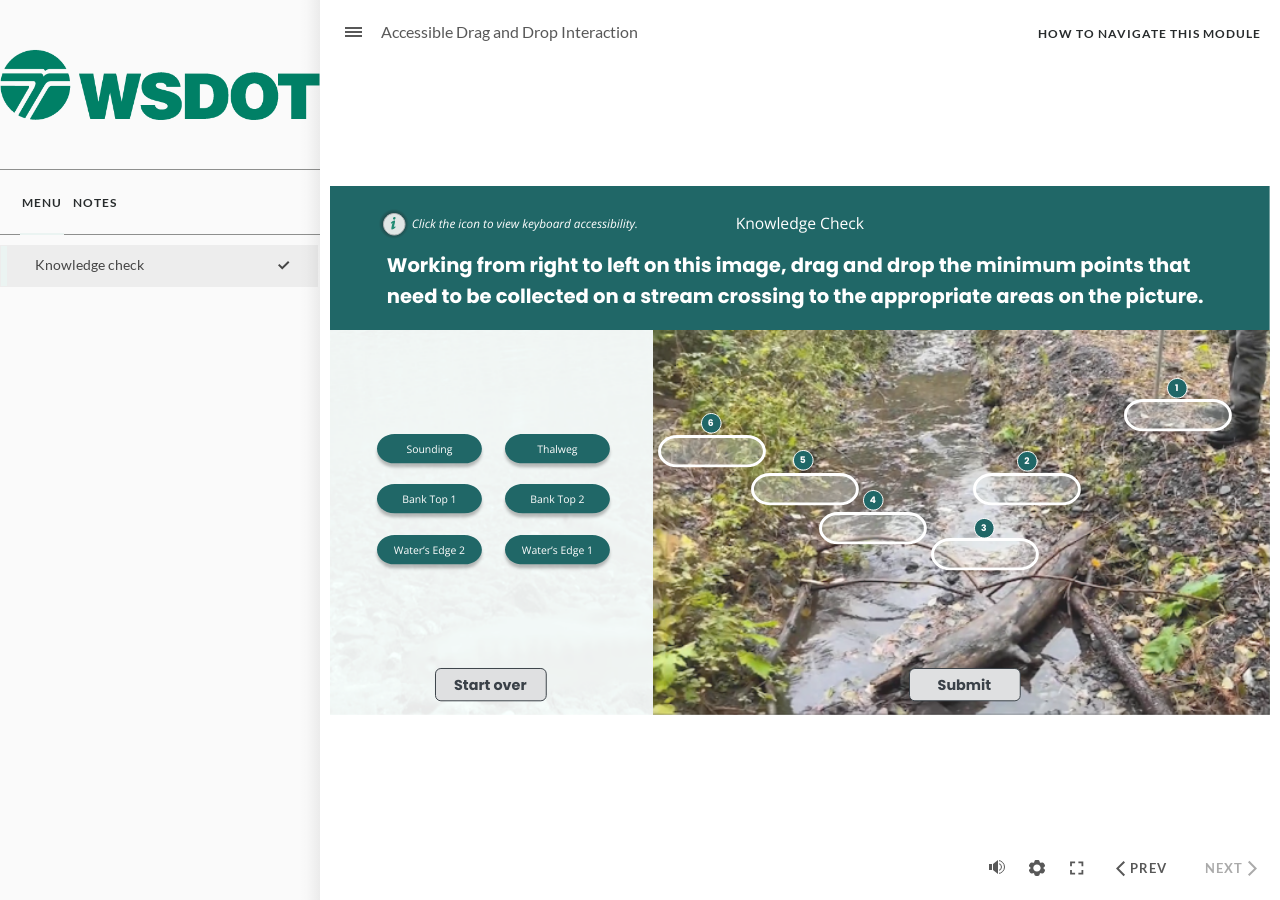
==== index.html @ 050143b2 "1" ====
﻿<!doctype html>
<html lang="en-US">
<head>
  <meta charset="utf-8">
  <!-- Created using Storyline 360 x64 - http://www.articulate.com  -->
  <!-- version: 3.95.33670.0 -->
  <title>Accessible Drag and Drop Interaction</title>
  <meta http-equiv="x-ua-compatible" content="IE=edge"/>
  <meta name="viewport" content="width=device-width,initial-scale=1,user-scalable=no,shrink-to-fit=no,minimal-ui"/>
  <meta name="apple-mobile-web-app-capable" content="yes"/>
  <style>
    html, body { height: 100%; padding: 0; margin: 0 }
    #app { height: 100%; width: 100%; }
  </style>

  <script>
    window.DS = {};
    window.globals = {
      DATA_PATH_BASE: '',
      HAS_FRAME: true,
      HAS_SLIDE: true,

      lmsPresent: true,
      tinCanPresent: false,
      cmi5Present: false,
      aoSupport: false,
      scale: 'noscale',
      captureRc: false,
      browserSize: 'optimal',
      bgColor: '#FFFFFF',
      features: 'DropInAcc,DropInBase,DropInCore,DropInInteractions,DropInMisc,DropInVectors,DropInVideo,LayerPresentAsDialog,MultipleQuizTracking,UpdatedThemeEditor',
      themeName: 'unified',
      preloaderColor: '#8C8C8C',
      suppressAnalytics: true,
      productChannel: 'stable',
      publishSource: 'storyline',
      aid: 'aid|09980ff4-cce3-440d-919e-537c46de765d',
      cid: '33dc8e72-0637-4b84-86cb-8ba7388f10c7',
      playerVersion: '3.95.33670.0',
      publishTimestamp: '2025-01-18T22:17:18.1518634Z',
      maxIosVideoElements: 10,
      connectionSettings: { message: 'You%20are%20offline.%20Trying%20to%20reconnect...', useDarkTheme: true, mode: 'disabled' },
      hasFeature: function(feature) {
        return this.features.split(',').includes(feature);
      },
      
      parseParams: function(qs) {
        if (window.globals.parsedParams != null) {
          return window.globals.parsedParams;
        }
        qs = (qs || window.location.search.substr(1)).split('+').join(' ');
        var params = {},
            tokens,
            re = /[?&]?([^=]+)=([^&]*)/g;

        while (tokens = re.exec(qs)) {
          params[decodeURIComponent(tokens[1]).trim()] =
            decodeURIComponent(tokens[2]).trim();
        }
        window.globals.parsedParams = params;
        return params;
      }

    };
  </script>
  <script>
    var isIe11 = ('ActiveXObject' in window || window.MSBlobBuilder != null)
      && window.msCrypto != null && !window.ActiveXObject;
    if (isIe11) {
      window.globals.unsupportedBrowser = true;
      document.write(atob('[base64]'));
    }
  </script>

  <script>
    if (window.globals.hasFeature('MultiLanguageSinglePackageSupport')) {
      
      
    }
  </script>

  <script src="lms/scormdriver.js" charset="utf-8"></script>
  <script>window.THREE = { };</script>
  
</head>
<body style="background: #FFFFFF" class="cs-HTML theme-unified">
  <!-- 360 -->
  <script>!function(){var e,i=/iPhone/i,o=/iPod/i,n=/iPad/i,t=/\biOS-universal(?:.+)Mac\b/i,r=/\bAndroid(?:.+)Mobile\b/i,a=/Android/i,d=/(?:SD4930UR|\bSilk(?:.+)Mobile\b)/i,p=/Silk/i,l=/Windows Phone/i,u=/\bWindows(?:.+)ARM\b/i,b=/BlackBerry/i,s=/BB10/i,c=/Opera Mini/i,f=/\b(CriOS|Chrome)(?:.+)Mobile/i,h=/Mobile(?:.+)Firefox\b/i,v=function(e){return void 0!==e&&"MacIntel"===e.platform&&"number"==typeof e.maxTouchPoints&&e.maxTouchPoints>1&&"undefined"==typeof MSStream};e=function(e){var m={userAgent:"",platform:"",maxTouchPoints:0};e||"undefined"==typeof navigator?"string"==typeof e?m.userAgent=e:e&&e.userAgent&&(m={userAgent:e.userAgent,platform:e.platform,maxTouchPoints:e.maxTouchPoints||0}):m={userAgent:navigator.userAgent,platform:navigator.platform,maxTouchPoints:navigator.maxTouchPoints||0};var g=m.userAgent,y=g.split("[FBAN");void 0!==y[1]&&(g=y[0]),void 0!==(y=g.split("Twitter"))[1]&&(g=y[0]);var A=function(e){return function(i){return i.test(e)}}(g),w={apple:{phone:A(i)&&!A(l),ipod:A(o),tablet:!A(i)&&(A(n)||v(m))&&!A(l),universal:A(t),device:(A(i)||A(o)||A(n)||A(t)||v(m))&&!A(l)},amazon:{phone:A(d),tablet:!A(d)&&A(p),device:A(d)||A(p)},android:{phone:!A(l)&&A(d)||!A(l)&&A(r),tablet:!A(l)&&!A(d)&&!A(r)&&(A(p)||A(a)),device:!A(l)&&(A(d)||A(p)||A(r)||A(a))||A(/\bokhttp\b/i)},windows:{phone:A(l),tablet:A(u),device:A(l)||A(u)},other:{blackberry:A(b),blackberry10:A(s),opera:A(c),firefox:A(h),chrome:A(f),device:A(b)||A(s)||A(c)||A(h)||A(f)},any:!1,phone:!1,tablet:!1};return w.any=w.apple.device||w.android.device||w.windows.device||w.other.device,w.phone=w.apple.phone||w.android.phone||w.windows.phone,w.tablet=w.apple.tablet||w.android.tablet||w.windows.tablet,w}(),"object"==typeof exports&&"undefined"!=typeof module?module.exports=e:"function"==typeof define&&define.amd?define((function(){return e})):this.isMobile=e}();
    window.isMobile.apple.tablet = window.isMobile.apple.tablet ||
      (navigator.platform === 'MacIntel' && navigator.maxTouchPoints > 1);
    window.isMobile.apple.device = window.isMobile.apple.device || window.isMobile.apple.tablet;
    window.isMobile.tablet = window.isMobile.tablet || window.isMobile.apple.tablet;
    window.isMobile.any = window.isMobile.any || window.isMobile.apple.tablet;
  </script>

  <div id="focus-sink" tabindex="-1"></div>

  <div id="preso"></div>
  <script>
    (function() {

      var classTypes = [ 'desktop', 'mobile', 'phone', 'tablet' ];

      var addDeviceClasses = function(prefix, testObj) {
        var curr, i;
        for (i = 0; i < classTypes.length; i++) {
          curr = classTypes[i];
          if (testObj[curr]) {
            document.body.classList.add(prefix + curr);
          }
        }
      };

      var params = window.globals.parseParams(),
          isDevicePreview = params.devicepreview === '1',
          isPhoneOverride = params.deviceType === 'phone' || (isDevicePreview && params.phone == '1'),
          isTabletOverride = (params.deviceType === 'tablet' || isDevicePreview) && !isPhoneOverride,
          isMobileOverride = isPhoneOverride || isTabletOverride;

      var deviceView = {
        desktop: !window.isMobile.any && !isMobileOverride,
        mobile: window.isMobile.any || isMobileOverride,
        phone: isPhoneOverride || (window.isMobile.phone && !isTabletOverride),
        tablet: isTabletOverride || window.isMobile.tablet
      };

      window.globals.deviceView = deviceView;
      window.isMobile.desktop = !window.isMobile.any;
      window.isMobile.mobile = window.isMobile.any;

      addDeviceClasses('view-', deviceView);

    })();
  </script>
  
  <script src='story_content/triggers.js' type=text/javascript></script>
<script src='story_content/user.js' type=text/javascript></script>
  <div class="slide-loader"></div>

  <script>
    var doc = document, loader = doc.body.querySelector('.slide-loader'); [ 1, 2, 3 ].forEach(function(n) { var d = doc.createElement('div'); d.style.backgroundColor = window.globals.preloaderColor; d.classList.add('mobile-loader-dot'); d.classList.add('dot' + n); loader.appendChild(d); });
  </script>

  <div class="mobile-load-title-overlay" style="display: none">
    <div class="mobile-load-title">Accessible Drag and Drop Interaction</div>
  </div>

  <div class="mobile-chrome-warning"></div>

  
<style>
  .warn-connection-dialog {
    display: none;
    background: transparent;
    pointer-events: all;
    position: fixed;
    left: 0;
    top: 0;
    width: 100%;
    height: 100%;
    z-index: 999;
  }

  .warn-connection-content {
    pointer-events: all;
    border-radius: 4px;
    background: white;
    border: 1px solid #E7E7E7;
    color: #333333;
    box-shadow: 0 2px 4px rgba(0, 0, 0, 0.25);
    transition: all 150ms ease-out;
    position: absolute;
    white-space: nowrap;
  }

  .view-phone.is-landscape .warn-connection-content {
    left: 23px;
    bottom: 23px;
  }

  .view-tablet.is-landscape .warn-connection-content {
    left: 50%;
    top: 20px;
    transform: translateX(-50%);
  }

  .view-mobile.is-portrait .warn-connection-content {
    transform: translate(-50%, calc(-100% - 15px));
  }

  .warn-connection-content p {
    display: inline-block;
    margin: 0 8px 0 0;
    line-height: 33px;
    font-size: 11px;
  }

  .warn-connection-content svg {
    position: relative;
    vertical-align: middle;
    margin: 0 2px 2px 8px;
  }

  .view-desktop .warn-connection-content {
    left: 1.5em;
    bottom: 1.5em;
  }

  .view-desktop .warn-connection-content p {
    font-size: 1.1em;
  }

  .is-offline .warn-connection-dialog {
    display: block;
  }

  .is-offline .cs-panel * {
    pointer-events: none !important;
  }

  .is-offline .cs-panel {
    pointer-events: all !important;
  }

  .is-offline #nav-controls * {
    pointer-events: none !important;
  }

  .is-offline #nav-controls {
    pointer-events: all !important;
  }
</style>

<div class="warn-connection-dialog" role="alertdialog" aria-modal="true" tabindex="0" aria-labelledby="warn-connection-message">
  <div class="warn-connection-content">
    <svg width="17" height="15" viewBox="0 0 17 15" xmlns="http://www.w3.org/2000/svg">
      <path fill="#8F0000" stroke="white" d="M16.07,12.98 L15.88,12.23 L9.51,1.21 C8.97,0.26,7.6,0.26,7.06,1.21 L0.69,12.23 C0.15,13.16,0.81,14.36,1.91,14.36 H14.65 C15.47,14.36,16.05,13.7,16.07,12.98 Z"/>
      <path fill="white" stroke="white" d="M8.58,5.5 C8.35,5.28,8.5,5.35,8.21,5.32 C8.09,5.35,7.97,5.49,7.96,5.67 C7.97,5.79,7.98,5.92,7.98,6.04 L7.98,6.04 C7.99,6.17,8,6.31,8.01,6.43 L8.01,6.44 C8.03,6.92,8.06,7.41,8.09,7.9 L8.09,7.9 C8.12,8.39,8.14,8.88,8.17,9.37 C8.17,9.39,8.18,9.42,8.2,9.44 C8.23,9.46,8.25,9.47,8.28,9.47 C8.31,9.47,8.34,9.46,8.35,9.44 C8.37,9.43,8.38,9.4,8.39,9.35 L8.39,9.34 C8.39,9.24,8.4,9.15,8.4,9.05 L8.4,9.05 C8.41,8.96,8.41,8.86,8.42,8.75 C8.43,8.44,8.45,8.12,8.47,7.81 L8.47,7.81 C8.49,7.49,8.51,7.18,8.53,6.87 C8.55,6.46,8.56,6.05,8.59,5.64 L8.6,5.62 C8.6,5.57,8.59,5.53,8.58,5.5 L8.21,5.32 Z"/>
      <circle fill="white" stroke="white" cx="8.3" cy="11.35" r="0.3"/>
    </svg>
    <p id="warn-connection-message">You are offline. Trying to reconnect...</p>
  </div>
</div>

<script>
  (function() {
    window.DS.connection = {
      warningShown: false,
      assets: {},
      loadingAssetGroup: false,
      retryDelay: 500
    };

    var connectionSettings = window.globals.connectionSettings || {};

    var useConnectionMessages = window.AbortController != null &&
      window.location.protocol != 'file:' &&
      connectionSettings.mode === 'normal';

    window.DS.connection.useConnectionMessages = useConnectionMessages;

    var assetCount = 0;
    var checkLoadedId;


    if (useConnectionMessages && connectionSettings != null) {
      var contentEl = document.querySelector('.warn-connection-content');
      var messageEl = contentEl.querySelector('p');

      if (connectionSettings.useDarkTheme) {
        contentEl.style.borderColor = '#BABBBA';
        contentEl.style.backgroundColor = '#282828';
        contentEl.style.color = '#FFFFFF';
      }

      if (connectionSettings.message != null) {
        messageEl.textContent = window.decodeURIComponent(connectionSettings.message);
      }
    }

    function checkAssetsReady() {
      for (var i in DS.connection.assets) {
        if (!DS.connection.assets[i].success) {
          return false;
        }
      }
      return true;
    }

    function stopAssetGroup() {
      if (!useConnectionMessages) { return; }

      assetCount = 0;

      DS.connection.oldAssetGroup = DS.connection.assets;
      DS.connection.assets = {};
      DS.connection.loadingAssetGroup = false;
      clearInterval(checkLoadedId);
    }

    function startAssetGroup() {
      if (!useConnectionMessages) { return; }
      var ticks = 0;
      clearInterval(checkLoadedId);
      checkLoadedId = setInterval(function() {
        var loaded = 0;
        if (assetCount === 0 && loaded === 0) {
          clearInterval(checkLoadedId);
          return;
        }

        for (var i in DS.connection.assets) {
          if (DS.connection.assets[i].success) {
            loaded++;
          }
        }

        if (assetCount === loaded && checkAssetsReady()) {
          for (var i in DS.connection.assets) {
            if (DS.connection.assets[i].action) {
              DS.connection.assets[i].action();
            }
          }
          hideWarning();
          stopAssetGroup();
        }
      }, 100)
    }

    function requiredAsset(url, action, retry, type) {
      if (!useConnectionMessages) { return; }
      if (DS.connection.assets[url]) { return; }

      DS.connection.assets[url] = {
        success: false, action: action, retry: retry, type: type
      };
      assetCount = Object.keys(DS.connection.assets).length;
      if (!DS.connection.loadingAssetGroup) {
        startAssetGroup();
      }
      DS.connection.loadingAssetGroup = true;
    }

    function assetLoaded(url) {
      if (!useConnectionMessages) { return; }
      if (DS.connection.assets[url]) {
        DS.connection.assets[url].success = true;
      }
    }

    function assetFailed(url) {
      if (!useConnectionMessages) { return; }
      if (!DS.connection.assets[url]) {
        if (/\.js$/.test(url) && url.indexOf('transcripts') === -1) {
          setTimeout(function() {
            if (DS.connection.lastSlideLoaded != null) {
              DS.connection.lastSlideLoaded();
            }
          }, DS.connection.retryDelay);
        }
        return;
      }
      if (!DS.connection.warningShown) { showWarning(); }
      if (DS.connection.assets[url].retry) {
        setTimeout(function() {
          if (!DS.connection.assets[url].success) {
            DS.connection.assets[url].retry()
          }
        }, DS.connection.retryDelay);
      }
    }

    function hideWarning() {
      document.body.classList.remove('is-offline');
      DS.connection.warningShown = false;
      enableKeys();
    }
    DS.connection.hideWarning = hideWarning

    function showWarning(btn) {
      document.body.classList.add('is-offline')
      DS.connection.warningShown = true;
      updateWarningPosition();
      disableKeys();
    }

    function updateWarningPosition() {
      if (!DS.connection.warningShown) {
        return;
      }

      var isPortrait = document.body.classList.contains('is-portrait');
      var isMobile = document.body.classList.contains('view-mobile');
      var warningEl = document.querySelector('.warn-connection-content');

      if (isPortrait && isMobile) {
        var slide = document.querySelector('.primary-slide');
        var slideRect = slide != null
          ? slide.getBoundingClientRect()
          : { top: window.innerHeight, left: 0, width: window.innerWidth };

        warningEl.style.top = `${slideRect.top}px`
        warningEl.style.left = `${slideRect.left + slideRect.width / 2}px`
      } else {
        warningEl.style.top = null;
        warningEl.style.left = null;
      }

      window.requestAnimationFrame(updateWarningPosition);
    }

    function onDisableKeyDown(e) {
      e.preventDefault();
      e.stopImmediatePropagation();
    }

    function onDisableKeyUp(e) {
      e.preventDefault();
      e.stopImmediatePropagation();
    }

    var accStyle = document.createElement('style');
    var warnDialogEl = document.querySelector('.warn-connection-dialog');

    function disableKeys() {
      if (DS.views && DS.views.nsStack && DS.views.nsStack.length === 1) {
        DS.views.nsStack[0].tabReachable = false
        DS.views.nsStack[0].updateTabIndex(true, true);
      }

      accStyle.innerHTML = '.acc-shadow-dom { display: none; }';
      document.body.appendChild(accStyle);

      warnDialogEl.parentNode.append(warnDialogEl);
      warnDialogEl.focus();
    }

    function enableKeys() {
      accStyle.remove();
      if (DS.views && DS.views.nsStack && DS.views.nsStack.length === 1 && DS.views.nsStack[0].name === '_frame') {
        DS.views.nsStack[0].tabReachable = true;
        DS.views.nsStack[0].updateTabIndex();
      }
    }

    // these will all be noops if the feature flag isn't set in
    // the data and `window.globals.features`
    DS.connection.requiredAsset = requiredAsset;
    DS.connection.assetLoaded = assetLoaded;
    DS.connection.assetFailed = assetFailed;
    DS.connection.stopAssetGroup = stopAssetGroup;
    DS.connection.startAssetGroup = startAssetGroup;
  })();
</script>


  <script>
    
    if (window.autoSpider && window.vInterfaceObject) {
      document.querySelector('.mobile-load-title-overlay').style.display = 'none';
    }
  </script>

  

  <link rel="stylesheet" href="html5/data/css/output.min.css" data-noprefix/>
</body>
<script src="html5/lib/scripts/bootstrapper.min.js"></script>
</html>
---- html5/data/css/output.min.css ----
@font-face {
  font-family: 'Lato Charset1_ 6jG9Z14S4188448B';
  src: url('[data-uri]');
  font-style: normal;
  font-weight: normal;
}
@font-face {
  font-family: 'PoppinsBold CharsetBold26A6E303';
  src: url('[data-uri]');
  font-style: normal;
  font-weight: normal;
}
@font-face {
  font-family: 'Open Sans Charset1_ 5VvC59C2FF7';
  src: url('[data-uri]');
  font-style: normal;
  font-weight: normal;
}
@font-face {
  font-family: 'Open SansBold CharsBoldBB63725C';
  src: url('[data-uri]');
  font-style: normal;
  font-weight: normal;
}
@font-face {
  font-family: 'Open SansItalic CItalicF2830257';
  src: url('[data-uri]');
  font-style: normal;
  font-weight: normal;
}
@font-face {
  font-family: 'LatoBold Charset1_ Bold6DE20570';
  src: url('[data-uri]');
  font-style: normal;
  font-weight: normal;
}
@font-face {
  font-family: 'PoppinsBold CharsetBoldB13A54C8';
  src: url('[data-uri]');
  font-style: normal;
  font-weight: normal;
}
@font-face {
  font-family: 'Open Sans Charset0_v9TY33EDE6F2';
  src: url('[data-uri]');
  font-style: normal;
  font-weight: normal;
}
@font-face {
  font-family: 'Open SansBold CharsBoldE47A47C6';
  src: url('[data-uri]');
  font-style: normal;
  font-weight: normal;
}
@font-face {
  font-family: 'Open SansItalic CItalicC6FA076B';
  src: url('[data-uri]');
  font-style: normal;
  font-weight: normal;
}
.cs-HTML {
  background: rgba(255, 255, 255, 1);
}
.cs-npxnabnsnfns11111001101 .cs-infopanel  {
  box-shadow: 0 1px 0 rgba(0, 0, 0, 0);
  background: rgba(255, 255, 255, 1);
}
.cs-npxnabnsnfns11111001101 .cs-infopanel .cs-link {
  color: rgba(88, 88, 88, 1);
}
.cs-npxnabnsnfns11111001101 .cs-infopanel .cs-link:hover {
  color: rgba(255, 255, 255, 1);
}
.cs-npxnabnsnfns11111001101 .cs-infopanel .cs-name {
  color: rgba(68, 68, 68, 1);
}
.cs-npxnabnsnfns11111001101 .cs-infopanel .cs-title {
  color: rgba(153, 153, 153, 1);
}
.cs-npxnabnsnfns11111001101 .cs-infopanelpopup  {
  box-shadow: 0 1px 0 rgba(0, 0, 0, 0);
  background: rgba(0, 0, 0, 0);
}
.cs-npxnabnsnfns11111001101 .cs-infopanelpopup .cs-link {
  color: rgba(255, 0, 0, 1);
}
.cs-npxnabnsnfns11111001101 .cs-infopanelpopup .cs-link:hover {
  color: rgba(255, 255, 255, 1);
}
.cs-npxnabnsnfns11111001101 .cs-infopanelpopup .cs-name {
  color: rgba(255, 255, 255, 1);
}
.cs-npxnabnsnfns11111001101 .cs-infopanelpopup .cs-bio {
  color: rgba(88, 88, 88, 1);
}
.cs-npxnabnsnfns11111001101 .cs-timer  {
  color: rgba(88, 88, 88, 1);
}
.cs-npxnabnsnfns11111001101 .cs-duration stop:first-child {
  stop-color: rgba(220, 220, 220, 1);
}
.cs-npxnabnsnfns11111001101 .cs-duration stop:last-child {
  stop-color: rgba(220, 220, 220, 1);
}
.cs-npxnabnsnfns11111001101 .cs-elapsed stop:first-child {
  stop-color: rgba(254, 227, 71, 1);
}
.cs-npxnabnsnfns11111001101 .cs-elapsed stop:last-child {
  stop-color: rgba(254, 227, 71, 1);
}
.cs-npxnabnsnfns11111001101 .cs-timer .cs-pie .cs-innerstroke {
  stroke: rgba(199, 199, 199, 1);
}
.cs-npxnabnsnfns11111001101 .cs-timer .cs-pie .cs-innerborder {
  stroke: rgba(255, 255, 255, 1);
}
.cs-npxnabnsnfns11111001101 .cs-window  {
  box-shadow: 0 8px 5px rgba(0, 0, 0, 0.2);
  border-color: rgba(49, 99, 0, 1);
  background: rgba(250, 250, 250, 1);
  color: rgba(70, 70, 70, 1);
}
.cs-npxnabnsnfns11111001101 .cs-window .cs-diva {
  border-color: rgba(0, 0, 0, 0);
}
.cs-npxnabnsnfns11111001101 .cs-window .cs-divb {
  border-color: rgba(0, 0, 0, 0);
}
.cs-npxnabnsnfns11111001101 .cs-editor .cs-editor-slide {
  color: rgba(255, 255, 255, 1);
}
.cs-npxnabnsnfns11111001101 .cs-editor .cs-editor-html {
  color: rgba(70, 70, 70, 1);
}
.cs-npxnabnsnfns11111001101 .cs-editor .cs-editor-button {
  text-shadow: 0 1px 0 rgba(0, 0, 0, 0);
  color: rgba(255, 255, 255, 1);
  border-color: rgba(33, 68, 0, 1);
  background: rgba(60, 124, 0, 1);
}
.cs-npxnabnsnfns11111001101 .cs-editor .cs-editor-button:hover {
  background: rgba(66, 142, 0, 1);
}
.cs-npxnabnsnfns11111001101 .cs-editor .cs-editor-button:active {
  background: rgba(46, 93, 0, 1);
}
.cs-npxnabnsnfns11111001101 .cs-listitem  {
  color: rgba(70, 70, 70, 1);
  border-color: none;
  border: 1px solid transparent;
}
.cs-npxnabnsnfns11111001101 .cs-listitem:hover {
  background: rgba(0, 0, 0, 0.05);
  border-color: rgba(142, 143, 142, 1) !important;
  border-width: 1px;
  border-radius: 2px;
  border-style: solid;
  box-sizing: border-box;
}
.cs-npxnabnsnfns11111001101 .cs-listitem.hover {
  background: rgba(0, 0, 0, 0.05);
  border-color: rgba(142, 143, 142, 1) !important;
  border-width: 1px;
  border-radius: 2px;
  border-style: solid;
  box-sizing: border-box;
}
.cs-npxnabnsnfns11111001101 .cs-glossary  {
  color: rgba(70, 70, 70, 1);
}
.cs-npxnabnsnfns11111001101 .cs-glossary .cs-scrolling-panel {
  background: rgba(0, 0, 0, 0);
}
.cs-npxnabnsnfns11111001101 .cs-glossary .cs-term.cs-selected .cs-choice-list-trigger {
  color: rgba(255, 255, 255, 1);
  background: rgba(255, 255, 255, 1);
}
.cs-npxnabnsnfns11111001101 .cs-glossary .cs-term.cs-selected .cs-choice-list-trigger:focus {
  color: rgba(255, 255, 255, 1);
  background: rgba(255, 255, 255, 1);
}
.cs-npxnabnsnfns11111001101 .cs-glossary .cs-term:hover .cs-choice-list-trigger {
  background: rgba(70, 70, 70, 1);
}
.cs-npxnabnsnfns11111001101 .cs-glossary .cs-term.hover .cs-choice-list-trigger {
  background: rgba(70, 70, 70, 1);
}
.cs-npxnabnsnfns11111001101 .cs-glossary .cs-term .cs-choice-list-trigger:focus {
  background: rgba(70, 70, 70, 1);
}
.cs-npxnabnsnfns11111001101 .cs-glossary .cs-diva {
  border-color: rgba(0, 0, 0, 0);
}
.cs-npxnabnsnfns11111001101 .cs-glossary .cs-divb {
  border-color: rgba(0, 0, 0, 0);
}
.cs-npxnabnsnfns11111001101 .cs-glossary .cs-divc {
  border-color: rgba(0, 0, 0, 0);
}
.cs-npxnabnsnfns11111001101 .cs-glossary .cs-heading {
  color: rgba(44, 47, 48, 1);
  font-weight: 700;
}
.note-content p span {
  color: rgba(70, 70, 70, 1);
  line-height: 1.4em;
  font-size: 103.769%;
}
.cs-npxnabnsnfns11111001101 .cs-resource .cs-separator {
  border-color: rgba(0, 0, 0, 0);
}
.cs-npxnabnsnfns11111001101 .cs-outline  {
  color: rgba(45, 45, 45, 1);
}
.cs-npxnabnsnfns11111001101 .cs-outline .cs-diva {
  border-color: rgba(0, 0, 0, 0);
}
.cs-npxnabnsnfns11111001101 .cs-outline .cs-divb {
  border-color: rgba(0, 0, 0, 0);
}
.cs-npxnabnsnfns11111001101 .cs-outline .cs-divc {
  border-color: rgba(0, 0, 0, 0);
}
.cs-npxnabnsnfns11111001101 .cs-outline .cs-search-filter:hover {
  color: rgba(0, 0, 0, 0);
}
.cs-npxnabnsnfns11111001101 .cs-outline .cs-search-filter.hover {
  color: rgba(0, 0, 0, 0);
}
.cs-npxnabnsnfns11111001101 .cs-transcript  {
  color: rgba(255, 255, 255, 1);
}
.cs-npxnabnsnfns11111001101 .cs-transcript .cs-div {
  border-color: rgba(0, 0, 0, 0);
}
.cs-npxnabnsnfns11111001101 .cs-tabs:not(.topmenu-item) {
  color: rgba(39, 43, 44, 1);
}
.cs-npxnabnsnfns11111001101 .cs-tabs .cs-inner-button:not(.topmenu-item) {
  text-shadow: 0 1px 0 rgba(0, 0, 0, 0);
}
.cs-npxnabnsnfns11111001101 .cs-tabs:hover:not(.topmenu-item) {
  color: rgba(39, 43, 44, 1);
}
.cs-npxnabnsnfns11111001101 .cs-tabs.cs-selected {
  background: rgba(0, 0, 0, 0);
  color: rgba(39, 43, 44, 1);
}
.cs-npxnabnsnfns11111001101 .cs-seekcontrol  {
  background: rgba(0, 0, 0, 0);
  border-color: rgba(0, 0, 0, 0);
}
.cs-npxnabnsnfns11111001101 .cs-seekcontrol .cs-button:hover .cs-icon {
  fill: rgba(255, 255, 255, 1);
}
.cs-npxnabnsnfns11111001101 .cs-seekcontrol .cs-button.hover .cs-icon {
  fill: rgba(255, 255, 255, 1);
}
.cs-npxnabnsnfns11111001101 .cs-seekcontrol .cs-button .cs-icon-shadow {
  fill: rgba(0, 0, 0, 0);
}
.cs-npxnabnsnfns11111001101 .cs-seekcontrol .cs-button .cs-icon {
  fill: rgba(140, 140, 140, 1);
}
.cs-npxnabnsnfns11111001101 .cs-seekcontrol .cs-seek .cs-fill {
  background: rgba(255, 255, 255, 0.6);
}
.cs-npxnabnsnfns11111001101 .cs-seekcontrol .cs-seek {
  background: rgba(142, 143, 142, 1);
  border-color: rgba(0, 0, 0, 0);
}
.cs-npxnabnsnfns11111001101 .cs-searchinput .cs-input {
  color: rgba(70, 70, 70, 1);
  border-color: rgba(0, 0, 0, 0);
  background: rgba(0, 0, 0, 0.05);
}
.cs-npxnabnsnfns11111001101 .cs-searchinput .cs-input:focus {
  color: rgba(44, 47, 48, 1);
  background: rgba(41, 41, 41, 1);
}
.cs-npxnabnsnfns11111001101 .cs-searchinput .cs-input:hover {
  box-shadow: inset 0 0 1px 0 rgba(69, 126, 19, 0);
}
.cs-npxnabnsnfns11111001101 .cs-searchinput .cs-input.hover {
  box-shadow: inset 0 0 1px 0 rgba(69, 126, 19, 0);
}
.cs-npxnabnsnfns11111001101 .cs-searchinput .cs-button .cs-icon {
  fill: rgba(88, 88, 88, 1);
}
.cs-npxnabnsnfns11111001101 .cs-searchinput .cs-button:hover {
  fill: rgba(63, 133, 0, 1);
}
.cs-npxnabnsnfns11111001101 .cs-searchinput .cs-button.hover {
  fill: rgba(63, 133, 0, 1);
}
.cs-npxnabnsnfns11111001101 .cs-menu  {
  box-shadow: 0 1px 0 rgba(0, 0, 0, 0);
  background: rgba(250, 250, 250, 1);
}
.cs-npxnabnsnfns11111001101 .cs-topmenu-item.active .cs-tab {
  background: rgba(250, 250, 250, 1);
}
.cs-npxnabnsnfns11111001101 .cs-logo  {
  box-shadow: 0 1px 0 rgba(37, 75, 0, 1);
  background: rgba(255, 255, 255, 0);
}
.cs-npxnabnsnfns11111001101 .cs-checkbox  {
  color: rgba(255, 255, 255, 1);
}
.cs-npxnabnsnfns11111001101 .cs-checkbox:hover {
  border-color: rgba(175, 221, 130, 1);
}
.cs-npxnabnsnfns11111001101 .cs-checkbox.hover {
  border-color: rgba(175, 221, 130, 1);
}
.cs-npxnabnsnfns11111001101 .cs-checkbox .cs-box {
  color: rgba(255, 255, 255, 1);
  border-color: rgba(42, 83, 0, 1);
}
.cs-npxnabnsnfns11111001101 .cs-checkbox .cs-box:checked::after {
  color: rgba(43, 196, 0, 1);
}
.cs-npxnabnsnfns11111001101 .cs-button  {
  text-shadow: 0 1px 0 rgba(0, 0, 0, 0);
  color: rgba(88, 88, 88, 1);
  border-color: rgba(0, 0, 0, 0);
  background: rgba(0, 0, 0, 0);
  box-shadow: 0 1px 0 rgba(0, 0, 0, 0);
}
.cs-npxnabnsnfns11111001101 .cs-button .cs-icon {
  fill: rgba(88, 88, 88, 1);
}
.cs-npxnabnsnfns11111001101 .cs-button .cs-icon-shadow {
  fill: rgba(0, 0, 0, 0);
}
.cs-npxnabnsnfns11111001101 .cs-button:hover {
  background: rgba(39, 43, 44, 1);
}
.cs-npxnabnsnfns11111001101 .cs-button.hover {
  background: rgba(39, 43, 44, 1);
}
.cs-npxnabnsnfns11111001101 .cs-button:active {
  background: rgba(0, 0, 0, 0);
}
.cs-npxnabnsnfns11111001101 .cs-button.cs-disabled:hover {
  background: rgba(0, 0, 0, 0);
}
.cs-npxnabnsnfns11111001101 .cs-button.cs-disabled.hover {
  background: rgba(0, 0, 0, 0);
}
.cs-npxnabnsnfns11111001101 .cs-button.cs-disabled:active {
  background: rgba(0, 0, 0, 0);
}
.cs-npxnabnsnfns11111001101 .cs-button.cs-volume:hover {
  background: rgba(0, 0, 0, 0);
}
.cs-npxnabnsnfns11111001101 .cs-button.cs-volume.hover {
  background: rgba(0, 0, 0, 0);
}
.cs-npxnabnsnfns11111001101 .cs-button.cs-volume:active {
  background: rgba(0, 0, 0, 0);
}
.cs-npxnabnsnfns11111001101.cs-base  {
  color: rgba(88, 88, 88, 1);
  border-color: rgba(255, 255, 255, 0);
  background: rgba(255, 255, 255, 1);
}
.cs-npxnabnsnfns11111001101.cs-base .cs-separator .cs-diva {
  background: rgba(250, 250, 250, 1);
}
.cs-npxnabnsnfns11111001101.cs-base .cs-separator .cs-divb {
  background: rgba(0, 0, 0, 0);
}
.cs-npxnabnsnfns11111001101.cs-base .cs-topmenu-item.active .cs-tab {
  border-color: rgba(250, 250, 250, 1);
}
.cs-npxnabnsnfns11111001101.cs-base .cs-topmenu-item.active .cs-panel {
  border-color: rgba(250, 250, 250, 1);
}
.cs-npxnabnsnfns11111001101.cs-base .cs-left {
  background: rgba(250, 250, 250, 1);
}
.cs-npxnabnsnfns11111001101.cs-base .cs-area-primary .cs-slide-container {
  background: rgba(255, 255, 255, 1);
}
.cs-npxnabnsnfns11111001101.cs-base.cs-custom-theme .cs-brandhighlight-bg {
  background: rgba(235, 244, 242, 1) !important;
}
.cs-npxnabnsnfns11111001101.cs-base.cs-custom-theme .cs-brandhighlight-secondary-bg {
  background: rgba(235, 244, 242, 1) !important;
}
.cs-npxnabnsnfns11111001101.cs-base.cs-custom-theme .cs-brandhighlight-border {
  border-color: rgba(235, 244, 242, 1) !important;
}
.cs-npxnabnsnfns11111001101.cs-base.cs-custom-theme .cs-brandhighlight-text {
  color: rgba(235, 244, 242, 1) !important;
}
.cs-npxnabnsnfns11111001101.cs-base.cs-custom-theme .cs-brandhighlight-fill {
  fill: rgba(235, 244, 242, 1) !important;
}
.cs-npxnabnsnfns11111001101.cs-base.cs-custom-theme .cs-listitem.cs-selected {
  background-color: rgba(0, 0, 0, 0.05) !important;
}
.cs-npxnabnsnfns11111001101 .cs-volume::-moz-range-thumb {
  border-color: rgba(43, 85, 0, 1);
  box-shadow: inset 0 0 1px 0 rgba(43, 85, 0, 1);
  background: rgba(255, 255, 255, 1);
}
.cs-npxnabnsnfns11111001101 .cs-volume::-ms-thumb {
  border-color: rgba(43, 85, 0, 1);
  box-shadow: inset 0 0 1px 0 rgba(43, 85, 0, 1);
  background: rgba(255, 255, 255, 1);
}
.cs-npxnabnsnfns11111001101 .cs-volume::-webkit-slider-thumb {
  border-color: rgba(43, 85, 0, 1);
  box-shadow: inset 0 0 1px 0 rgba(43, 85, 0, 1);
  background: rgba(255, 255, 255, 1);
}
.cs-npxnabnsnfns11111001101 .cs-volume::-moz-range-track {
  border-color: rgba(66, 140, 1, 1);
  background: rgba(142, 143, 142, 1);
}
.cs-npxnabnsnfns11111001101 .cs-volume::-ms-track {
  border-color: rgba(66, 140, 1, 1);
  background: rgba(142, 143, 142, 1);
}
.cs-npxnabnsnfns11111001101 .cs-volume::-webkit-slider-runnable-track {
  border-color: rgba(66, 140, 1, 1);
  background: rgba(142, 143, 142, 1);
}
body.show-focus .tab-focus-box {
  box-shadow: 0 0 0 1px rgba(255, 255, 0, 1), 0 0 0 3px rgba(0, 32, 96, 1), 0 0 5px 5px rgba(255, 255, 0, 1);
  border-color: transparent;
  outline: 2px transparent solid;
}
.skipnav {
  box-shadow: 0 0 0 1px rgba(255, 255, 0, 1), 0 0 0 3px rgba(0, 32, 96, 1), 0 0 5px 5px rgba(255, 255, 0, 1);
  border-color: transparent;
  outline: 2px transparent solid;
}
.cs-npxnabnsnfns11111001101 .cs-listitem:hover {
  color: none;
}
.cs-npxnabnsnfns11111001101 .cs-listitem.hover {
  color: none;
}
.cs-npxnabnsnfns11111001101 .cs-listitem.cs-viewed {
  color: #464646;
}
.cs-npxnabnsnfns11111001101 .cs-listitem {
  color: #464646;
}
.cs-npxnabnsnfns11111001101 .cs-listitem:hover .cs-icon-carrot * {
  fill: none;
}
.cs-npxnabnsnfns11111001101 .cs-listitem.hover .cs-icon-carrot * {
  fill: none;
}
.cs-npxnabnsnfns11111001101 .cs-listitem .cs-icon-carrot {
  color: none;
  top: calc(3px);
}
.cs-npxnabnsnfns11111001101 .cs-listitem .cs-icon-carrot .cs-shadow {
  color: #2C2F30;
}
.cs-npxnabnsnfns11111001101 .item-collapsible .is-scene {
  color: #2C2F30 !important;
  font-weight: 700;
}
.cs-npxnabnsnfns11111001101 .is-scene .cs-icon-carrot * {
  color: #2C2F30 !important;
  font-weight: 700;
}
.cs-npxnabnsnfns11111001101 .is-scene:not(.outline-links-collapse) > a {
  color: #2C2F30;
}
.cs-npxnabnsnfns11111001101 .is-scene:not(.outline-links-collapse) .cs-icon-carrot * {
  fill: none !important;
  color: #2C2F30 !important;
}
.cs-npxnabnsnfns11111001101 .tabs, .cs-npxnabnsnfns11111001101 .cs-logo {
  border-bottom: 1px solid rgba(142, 143, 142, 1);
}
.cs-npxnabnsnfns11111001101 .area-secondary-wrapper:after {
  background-image: url('[data-uri]');
  background-size: 100%;
}
.cs-npxnabnsnfns11111001101 .panel-footer {
  background: #FAFAFA;
}
.cs-npxnabnsnfns11111001101 #outline-search {
  background: rgba(0, 0, 0, 0.05);
  border-color: rgba(142, 143, 142, 1);
  border-width: 1px;
  border-style: solid;
}
.cs-npxnabnsnfns11111001101 .topmenu-panel #outline-search {
  background: #EAEAEA;
}
.cs-npxnabnsnfns11111001101 .search-icon circle, .cs-npxnabnsnfns11111001101 .search-icon path {
  stroke: #585858;
}
.cs-npxnabnsnfns11111001101 #outline-search input[type   =search] {
  color: #2C2F30;
}
.cs-npxnabnsnfns11111001101 #outline-search ::-webkit-input-placeholder {
  color: #464646 !important;
}
.cs-npxnabnsnfns11111001101 #outline-search :-ms-input-placeholder {
  color: #464646 !important;
}
.cs-npxnabnsnfns11111001101 #outline-search ::-moz-placeholder {
  color: #464646 !important;
  opacity: 1;
}
.cs-npxnabnsnfns11111001101 .cs-topmenu-item.active, body:not(.is-touchable-tablet) .cs-npxnabnsnfns11111001101 .cs-topmenu-item:hover {
  color: #272B2C;
}
.cs-npxnabnsnfns11111001101 .cs-topmenu-item.button-tapped {
  color: #272B2C;
}
.cs-npxnabnsnfns11111001101 .cs-topmenu-item.active .cs-tab, .cs-npxnabnsnfns11111001101 .cs-topmenu-item .cs-tab {
  background: transparent !important;
  border: none !important;
}
.cs-npxnabnsnfns11111001101 .top-tabs-drop-icon div {
  background: #585858;
}
.cs-npxnabnsnfns11111001101 .cs-panel.topmenu-panel .panel-content, .cs-npxnabnsnfns11111001101 .top-tabs-drop {
  background: #FAFAFA;
}
.cs-npxnabnsnfns11111001101 .cs-topmenu-item.active .cs-panel {
  background: #FAFAFA;
}
.cs-npxnabnsnfns11111001101 .cs-menu.topmenu-panel, .cs-npxnabnsnfns11111001101 .top-tabs-drop {
  border: 1px solid rgba(250, 250, 250, 1) !important;
  border-radius: 3px;
}
.cs-npxnabnsnfns11111001101 .resources .resources-list a:hover {
  background: rgba(0, 0, 0, 0.05);
}
body:not(.is-touchable-tablet) .cs-npxnabnsnfns11111001101 .resources .resources-list a:hover {
  background: rgba(0, 0, 0, 0.05);
}
.cs-npxnabnsnfns11111001101 .resources .resources-list a.hover {
  background: rgba(0, 0, 0, 0.05);
}
body:not(.is-touchable-tablet) .cs-npxnabnsnfns11111001101 .resources .resources-list a.hover {
  background: rgba(0, 0, 0, 0.05);
}
.cs-npxnabnsnfns11111001101 .resources .resources-list a.button-tapped {
  background: rgba(0, 0, 0, 0.05);
}
.cs-npxnabnsnfns11111001101 .cs-icon path, .cs-npxnabnsnfns11111001101 .cs-icon rect, .cs-npxnabnsnfns11111001101 .cs-icon polygon, .cs-npxnabnsnfns11111001101 .menu-icon-wrapper.menu-icon-wrapper-hover path {
  fill: #585858;
}
.cs-npxnabnsnfns11111001101 .cs-icon .icon-stroke-only {
  fill: none !important;
  stroke: #585858 !important;
}
body:not(.is-touchable-tablet) .cs-npxnabnsnfns11111001101 .cs-button:hover .cs-icon path, body:not(.is-touchable-tablet) .cs-npxnabnsnfns11111001101 .cs-button:hover .cs-icon rect, body:not(.is-touchable-tablet) .cs-npxnabnsnfns11111001101 .cs-button:hover .cs-icon polygon {
  fill: #272B2C;
}
body:not(.is-touchable-tablet) .cs-npxnabnsnfns11111001101 .cs-tabs:hover .search-icon circle, body:not(.is-touchable-tablet) .cs-npxnabnsnfns11111001101 .cs-tabs:hover .search-icon path {
  stroke: #272B2C;
}
.cs-npxnabnsnfns11111001101 .cs-button.button-tapped .cs-icon path, .cs-npxnabnsnfns11111001101 .cs-button.button-tapped .cs-icon rect, .cs-npxnabnsnfns11111001101 .cs-button.button-tapped .cs-icon polygon {
  fill: #272B2C;
}
body:not(.is-touchable-tablet) .cs-npxnabnsnfns11111001101 .cs-button:hover .cs-icon .icon-stroke-only {
  fill: none !important;
  stroke: #272B2C !important;
}
.cs-npxnabnsnfns11111001101 .cs-button:button-tapped .cs-icon .icon-stroke-only {
  fill: none !important;
  stroke: #272B2C !important;
}
.cs-npxnabnsnfns11111001101 .menu-icon-wrapper.menu-icon-wrapper-hover svg path {
  fill: #272B2C;
}
.floating-sidebar:not(.sidebar-closed) .cs-npxnabnsnfns11111001101 #hamburger .menu-icon-wrapper svg path {
  fill: #BABBBA;
}
.floating-sidebar:not(.sidebar-closed) .cs-npxnabnsnfns11111001101 #hamburger .menu-icon-wrapper.menu-icon-wrapper-hover svg path {
  fill: #F8F8F8;
}
.cs-npxnabnsnfns11111001101 .volume .btn:before {
  background-image: url('[data-uri]');
}
.cs-npxnabnsnfns11111001101 .volume-track {
  background: #8E8F8E;
}
.cs-npxnabnsnfns11111001101 .volume-icon circle {
  stroke: #585858;
}
.cs-npxnabnsnfns11111001101 .cs-settings > .settings-panel {
  background: #FAFAFA;
  border: 1px solid rgba(250, 250, 250, 1) !important;
  border-radius: 3px;
}
.cs-npxnabnsnfns11111001101 .cs-settings > .panel-down-arrow {
  fill: #FAFAFA;
}
.cs-npxnabnsnfns11111001101 .switch-toggle .border {
  stroke: #919191;
}
.cs-npxnabnsnfns11111001101 .switch-toggle .thumb-off .thumb {
  fill: #585858;
}
.cs-npxnabnsnfns11111001101 .switch-toggle .thumb-on .track {
  fill: rgba(235, 244, 242, 0.3);
}
.cs-npxnabnsnfns11111001101 .switch-toggle .thumb-off .track {
  fill: rgba(233, 233, 233, 1);
}
.cs-npxnabnsnfns11111001101 .switch-label {
  color: #464646;
}
.cs-npxnabnsnfns11111001101 .cs-panel .scrollarea-btn:after {
  background: rgba(88, 88, 88, 0.8);
}
.scrollarea-scrollbar:hover .scrollarea-btn:after, .scrollarea-scrollbar.highlight-scrollbar .scrollarea-btn:after {
  background: rgba(88, 88, 88, 0.8);
}
.floating-sidebar .sidebar-overlay {
  background: rgba(0, 0, 0, 0.85);
}
.cs-npxnabnsnfns11111001101 .overlay-message {
  background: rgba(0, 0, 0, 0.85);
}
.cs-npxnabnsnfns11111001101 .top-ui-bg, .cs-npxnabnsnfns11111001101 .bottom-ui-bg, .cs-npxnabnsnfns11111001101 .right-ui-bg, .cs-npxnabnsnfns11111001101 .left-ui-bg {
  background: rgba(255, 255, 255, 0.8);
}
.cs-npxnabnsnfns11111001101 .circle-progress-bg {
  fill: #FFFFFF;
}
.cs-npxnabnsnfns11111001101 .circle-progress-well {
  fill: #8E8F8E;
}
.cs-npxnabnsnfns11111001101 .circle-progress-pie {
  stroke: #8E8F8E;
}
.cs-npxnabnsnfns11111001101 .lightbox .option-pane {
  background: rgba(255, 255, 255, 0.8);
}
.cs-npxnabnsnfns11111001101 .lightbox .option-pane:before {
  background: #FFFFFF;
}
.cs-npxnabnsnfns11111001101 .message-window {
  background: #FAFAFA;
  border: 1px solid rgba(70, 70, 70, 1) !important;
  border-radius: 3px;
}
.cs-npxnabnsnfns11111001101 .message-window-header p, .cs-npxnabnsnfns11111001101 .message-window-text {
  color: #464646;
}
.cs-npxnabnsnfns11111001101 .message-window-header p {
  border-bottom: 1px solid rgba(70, 70, 70, 1);
}
.cs-npxnabnsnfns11111001101 .message-window button.slide-object-button {
  border: 1px solid rgba(70, 70, 70, 1) !important;
}
.cs-npxnabnsnfns11111001101 .message-window button.slide-object-button:hover {
  background: rgba(0, 0, 0, 0.05) !important;
}
.message-window .slide-object-button tspan, .message-window .slide-object-button-text tspan {
  fill: #464646 !important;
}
body:not(.is-touchable-tablet) .cs-npxnabnsnfns11111001101 .cs-button:hover .text {
  color: #272B2C;
}
.cs-npxnabnsnfns11111001101 .cs-button.button-tapped .text {
  color: #272B2C;
}
.cs-npxnabnsnfns11111001101.cs-base {
  background: #FFFFFF;
}
.cs-npxnabnsnfns11111001101 .cs-menu {
  background: transparent;
}
.cs-npxnabnsnfns11111001101 .progress-bar .progress-bar-fill:after {
  background: #EBF4F2 !important;
}
.cs-npxnabnsnfns11111001101 .volume-dot {
  background: #EBF4F2 !important;
}
.fn-npnxnanbsnfns11111001101 {
  font-family: 'Lato22AB4CAF';
  -webkit-font-variant-ligatures: no-common-ligatures;
  font-variant-ligatures: no-common-ligatures;
}
.fn-pxabnsnfns11111001101 {
  font-family: 'Lato22AB4CAF';
  -webkit-font-variant-ligatures: no-common-ligatures;
  font-variant-ligatures: no-common-ligatures;
}
.fn-npxnabnsnfns11111001101 {
  font-family: 'Lato22AB4CAF';
  -webkit-font-variant-ligatures: no-common-ligatures;
  font-variant-ligatures: no-common-ligatures;
}
.fn-npnxnanbnsnfns11111001101 {
  font-family: 'Lato22AB4CAF';
  -webkit-font-variant-ligatures: no-common-ligatures;
  font-variant-ligatures: no-common-ligatures;
}
.fn-pxabnsnfns11111001100 {
  font-family: 'Lato22AB4CAF';
  -webkit-font-variant-ligatures: no-common-ligatures;
  font-variant-ligatures: no-common-ligatures;
}
.fn-pnxanbsnfns01001001101 {
  font-family: 'Lato22AB4CAF';
  -webkit-font-variant-ligatures: no-common-ligatures;
  font-variant-ligatures: no-common-ligatures;
}
.fn-pxabnsnfns01001001101 {
  font-family: 'Lato22AB4CAF';
  -webkit-font-variant-ligatures: no-common-ligatures;
  font-variant-ligatures: no-common-ligatures;
}
.fn-pxabsnfns01001001101 {
  font-family: 'Lato22AB4CAF';
  -webkit-font-variant-ligatures: no-common-ligatures;
  font-variant-ligatures: no-common-ligatures;
}
.fn-pnxanbnsnfns11111001101 {
  font-family: 'Lato22AB4CAF';
  -webkit-font-variant-ligatures: no-common-ligatures;
  font-variant-ligatures: no-common-ligatures;
}
@font-face {
  font-family: 'Lato22AB4CAF';
  src: url('[data-uri]');
  font-style: normal;
  font-weight: bold;
}
@font-face {
  font-family: 'Lato22AB4CAF';
  src: url('[data-uri]');
  font-style: normal;
  font-weight: normal;
}
.cs-ResumePromptSlide .cs-6Ty2Xxw3UdW-ResumePromptSlide-btn0 {
  color: rgba(255, 255, 255, 1);
  border-color: rgba(33, 68, 0, 1);
  background: rgba(60, 124, 0, 1);
  text-shadow: 0 1px 0 rgba(0, 0, 0, 0);
}
.cs-ResumePromptSlide .cs-6Ty2Xxw3UdW-ResumePromptSlide-btn0 .cs-html {
  color: rgba(70, 70, 70, 1);
}
.cs-ResumePromptSlide .cs-6Ty2Xxw3UdW-ResumePromptSlide-btn0 .cs-slide {
  border-color: rgba(255, 255, 255, 1);
}
.cs-ResumePromptSlide .cs-6Ty2Xxw3UdW-ResumePromptSlide-btn0:hover {
  background: rgba(66, 142, 0, 1);
}
.cs-ResumePromptSlide .cs-6Ty2Xxw3UdW-ResumePromptSlide-btn0:active {
  background: rgba(46, 93, 0, 1);
}
.cs-ResumePromptSlide .cs-6Ty2Xxw3UdW-ResumePromptSlide-btn1 {
  color: rgba(255, 255, 255, 1);
  border-color: rgba(33, 68, 0, 1);
  background: rgba(60, 124, 0, 1);
  text-shadow: 0 1px 0 rgba(0, 0, 0, 0);
}
.cs-ResumePromptSlide .cs-6Ty2Xxw3UdW-ResumePromptSlide-btn1 .cs-html {
  color: rgba(70, 70, 70, 1);
}
.cs-ResumePromptSlide .cs-6Ty2Xxw3UdW-ResumePromptSlide-btn1 .cs-slide {
  border-color: rgba(255, 255, 255, 1);
}
.cs-ResumePromptSlide .cs-6Ty2Xxw3UdW-ResumePromptSlide-btn1:hover {
  background: rgba(66, 142, 0, 1);
}
.cs-ResumePromptSlide .cs-6Ty2Xxw3UdW-ResumePromptSlide-btn1:active {
  background: rgba(46, 93, 0, 1);
}
.cs-ExternalInterfaceErrorSlide .cs-buttonOK {
  color: rgba(255, 255, 255, 1);
  border-color: rgba(33, 68, 0, 1);
  background: rgba(60, 124, 0, 1);
  text-shadow: 0 1px 0 rgba(0, 0, 0, 0);
}
.cs-ExternalInterfaceErrorSlide .cs-buttonOK .cs-html {
  color: rgba(70, 70, 70, 1);
}
.cs-ExternalInterfaceErrorSlide .cs-buttonOK .cs-slide {
  border-color: rgba(255, 255, 255, 1);
}
.cs-ExternalInterfaceErrorSlide .cs-buttonOK:hover {
  background: rgba(66, 142, 0, 1);
}
.cs-ExternalInterfaceErrorSlide .cs-buttonOK:active {
  background: rgba(46, 93, 0, 1);
}
.cs-InvalidPromptSlide .cs-6Ty2Xxw3UdW-InvalidPromptSlide-btn0 {
  color: rgba(255, 255, 255, 1);
  border-color: rgba(33, 68, 0, 1);
  background: rgba(60, 124, 0, 1);
  text-shadow: 0 1px 0 rgba(0, 0, 0, 0);
}
.cs-InvalidPromptSlide .cs-6Ty2Xxw3UdW-InvalidPromptSlide-btn0 .cs-html {
  color: rgba(70, 70, 70, 1);
}
.cs-InvalidPromptSlide .cs-6Ty2Xxw3UdW-InvalidPromptSlide-btn0 .cs-slide {
  border-color: rgba(255, 255, 255, 1);
}
.cs-InvalidPromptSlide .cs-6Ty2Xxw3UdW-InvalidPromptSlide-btn0:hover {
  background: rgba(66, 142, 0, 1);
}
.cs-InvalidPromptSlide .cs-6Ty2Xxw3UdW-InvalidPromptSlide-btn0:active {
  background: rgba(46, 93, 0, 1);
}
.cs-PrintPromptSlide .cs-6Ty2Xxw3UdW-PrintPromptSlide-btn0 {
  color: rgba(255, 255, 255, 1);
  border-color: rgba(33, 68, 0, 1);
  background: rgba(60, 124, 0, 1);
  text-shadow: 0 1px 0 rgba(0, 0, 0, 0);
}
.cs-PrintPromptSlide .cs-6Ty2Xxw3UdW-PrintPromptSlide-btn0 .cs-html {
  color: rgba(70, 70, 70, 1);
}
.cs-PrintPromptSlide .cs-6Ty2Xxw3UdW-PrintPromptSlide-btn0 .cs-slide {
  border-color: rgba(255, 255, 255, 1);
}
.cs-PrintPromptSlide .cs-6Ty2Xxw3UdW-PrintPromptSlide-btn0:hover {
  background: rgba(66, 142, 0, 1);
}
.cs-PrintPromptSlide .cs-6Ty2Xxw3UdW-PrintPromptSlide-btn0:active {
  background: rgba(46, 93, 0, 1);
}
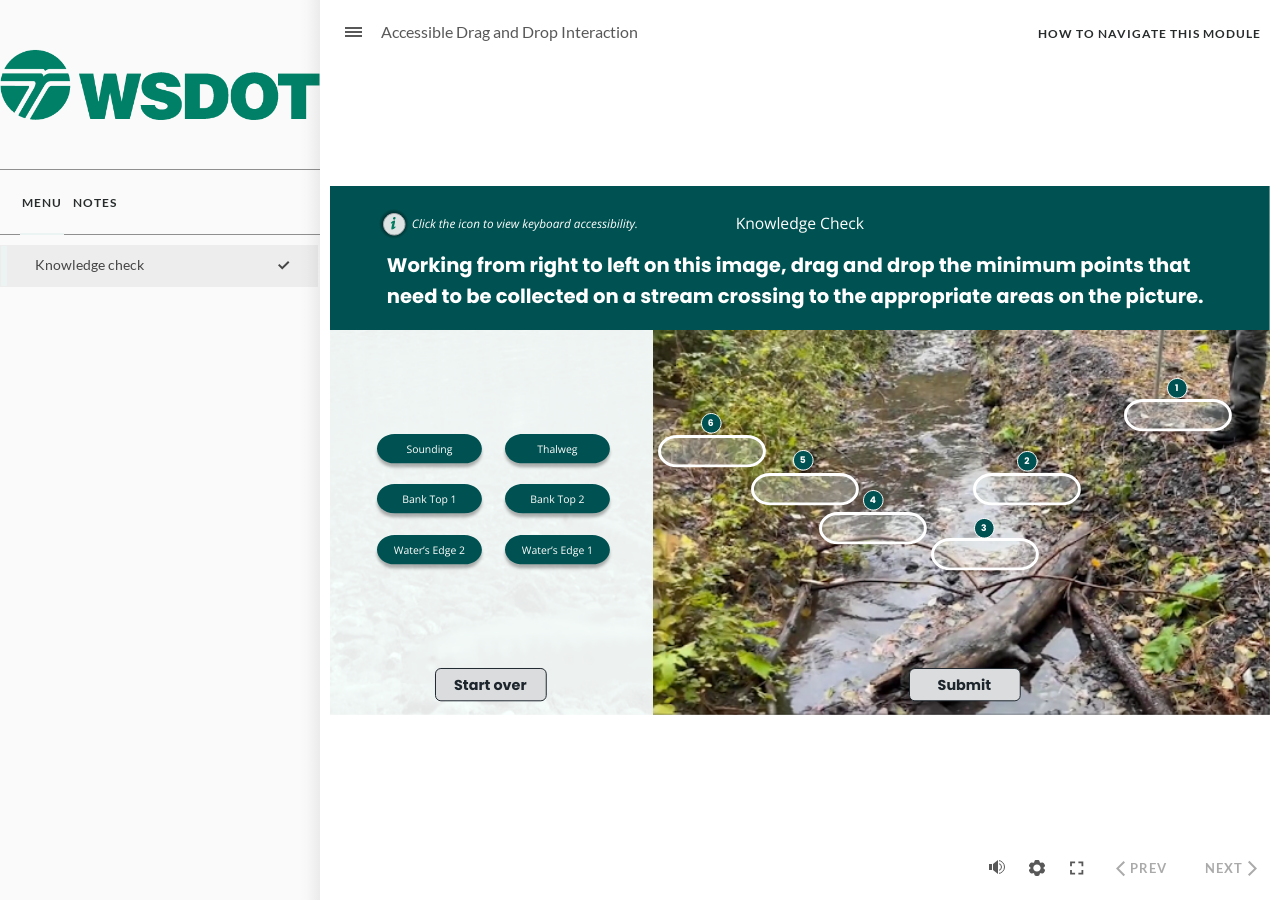
==== commit 1330b31c: "2" ====
--- a/index.html
+++ b/index.html
@@ -20,7 +20,7 @@
       HAS_FRAME: true,
       HAS_SLIDE: true,
 
-      lmsPresent: true,
+      lmsPresent: false,
       tinCanPresent: false,
       cmi5Present: false,
       aoSupport: false,
@@ -37,7 +37,7 @@
       aid: 'aid|09980ff4-cce3-440d-919e-537c46de765d',
       cid: '33dc8e72-0637-4b84-86cb-8ba7388f10c7',
       playerVersion: '3.95.33670.0',
-      publishTimestamp: '2025-01-18T22:17:18.1518634Z',
+      publishTimestamp: '2025-01-18T22:20:17.6028757Z',
       maxIosVideoElements: 10,
       connectionSettings: { message: 'You%20are%20offline.%20Trying%20to%20reconnect...', useDarkTheme: true, mode: 'disabled' },
       hasFeature: function(feature) {
@@ -79,7 +79,7 @@
     }
   </script>
 
-  <script src="lms/scormdriver.js" charset="utf-8"></script>
+  
   <script>window.THREE = { };</script>
   
 </head>
--- a/html5/data/css/output.min.css
+++ b/html5/data/css/output.min.css
@@ -1,35 +1,35 @@
 @font-face {
-  font-family: 'Lato Charset1_ 6jG9Z14S4188448B';
+  font-family: 'Lato Charset1_ 6YwXYoCQ40BC8B0B';
   src: url('[data-uri]');
   font-style: normal;
   font-weight: normal;
 }
 @font-face {
-  font-family: 'PoppinsBold CharsetBold26A6E303';
+  font-family: 'PoppinsBold CharsetBold014084CD';
   src: url('[data-uri]');
   font-style: normal;
   font-weight: normal;
 }
 @font-face {
-  font-family: 'Open Sans Charset1_ 5VvC59C2FF7';
+  font-family: 'Open Sans Charset1_ 5yG96C42277';
   src: url('[data-uri]');
   font-style: normal;
   font-weight: normal;
 }
 @font-face {
-  font-family: 'Open SansBold CharsBoldBB63725C';
+  font-family: 'Open SansBold CharsBold55B9DD6B';
   src: url('[data-uri]');
   font-style: normal;
   font-weight: normal;
 }
 @font-face {
-  font-family: 'Open SansItalic CItalicF2830257';
+  font-family: 'Open SansItalic CItalic6ABBE2B4';
   src: url('[data-uri]');
   font-style: normal;
   font-weight: normal;
 }
 @font-face {
-  font-family: 'LatoBold Charset1_ Bold6DE20570';
+  font-family: 'LatoBold Charset1_ BoldF9983D4E';
   src: url('[data-uri]');
   font-style: normal;
   font-weight: normal;
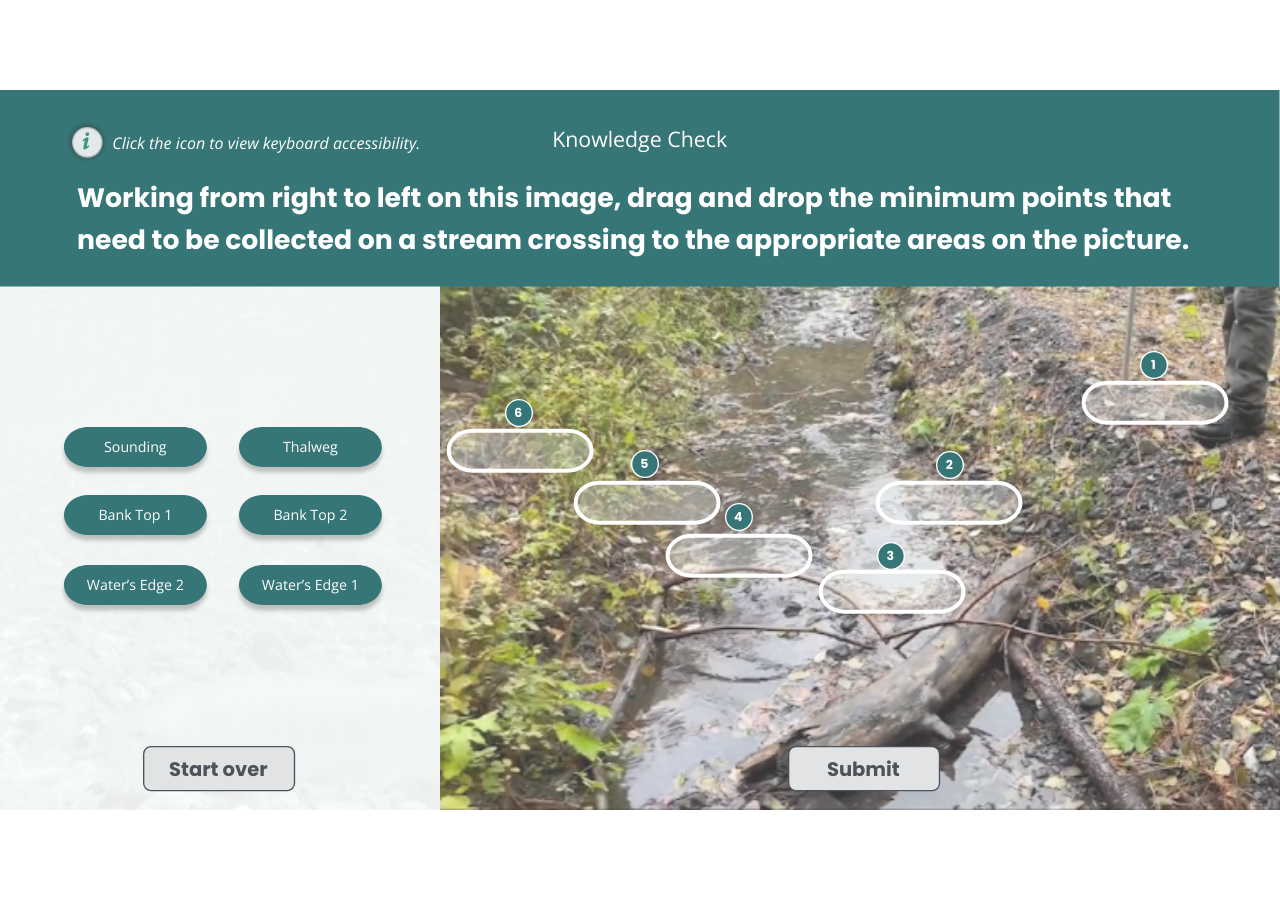
==== commit b343d5c4: "v2" ====
--- a/index.html
+++ b/index.html
@@ -35,9 +35,9 @@
       productChannel: 'stable',
       publishSource: 'storyline',
       aid: 'aid|09980ff4-cce3-440d-919e-537c46de765d',
-      cid: '33dc8e72-0637-4b84-86cb-8ba7388f10c7',
+      cid: '92b451fe-4163-4b5b-bfd1-13f33f009649',
       playerVersion: '3.95.33670.0',
-      publishTimestamp: '2025-01-18T22:20:17.6028757Z',
+      publishTimestamp: '2025-01-20T10:44:23.9932839Z',
       maxIosVideoElements: 10,
       connectionSettings: { message: 'You%20are%20offline.%20Trying%20to%20reconnect...', useDarkTheme: true, mode: 'disabled' },
       hasFeature: function(feature) {
--- a/html5/data/css/output.min.css
+++ b/html5/data/css/output.min.css
@@ -1,35 +1,35 @@
 @font-face {
-  font-family: 'Lato Charset1_ 6YwXYoCQ40BC8B0B';
+  font-family: 'Lato Charset1_ 6jvstKo1B179BFBA';
   src: url('[data-uri]');
   font-style: normal;
   font-weight: normal;
 }
 @font-face {
-  font-family: 'PoppinsBold CharsetBold014084CD';
+  font-family: 'PoppinsBold CharsetBoldAFDAA5AC';
   src: url('[data-uri]');
   font-style: normal;
   font-weight: normal;
 }
 @font-face {
-  font-family: 'Open Sans Charset1_ 5yG96C42277';
+  font-family: 'Open Sans Charset1_ 6ms84999F38';
   src: url('[data-uri]');
   font-style: normal;
   font-weight: normal;
 }
 @font-face {
-  font-family: 'Open SansBold CharsBold55B9DD6B';
+  font-family: 'Open SansBold CharsBoldA932A950';
   src: url('[data-uri]');
   font-style: normal;
   font-weight: normal;
 }
 @font-face {
-  font-family: 'Open SansItalic CItalic6ABBE2B4';
+  font-family: 'Open SansItalic CItalic852ED82F';
   src: url('[data-uri]');
   font-style: normal;
   font-weight: normal;
 }
 @font-face {
-  font-family: 'LatoBold Charset1_ BoldF9983D4E';
+  font-family: 'LatoBold Charset1_ Bold69D40DC2';
   src: url('[data-uri]');
   font-style: normal;
   font-weight: normal;
@@ -61,95 +61,95 @@
 .cs-HTML {
   background: rgba(255, 255, 255, 1);
 }
-.cs-npxnabnsnfns11111001101 .cs-infopanel  {
+.cs-pxabnsnfns00001001101 .cs-infopanel  {
   box-shadow: 0 1px 0 rgba(0, 0, 0, 0);
   background: rgba(255, 255, 255, 1);
 }
-.cs-npxnabnsnfns11111001101 .cs-infopanel .cs-link {
+.cs-pxabnsnfns00001001101 .cs-infopanel .cs-link {
   color: rgba(88, 88, 88, 1);
 }
-.cs-npxnabnsnfns11111001101 .cs-infopanel .cs-link:hover {
-  color: rgba(255, 255, 255, 1);
-}
-.cs-npxnabnsnfns11111001101 .cs-infopanel .cs-name {
+.cs-pxabnsnfns00001001101 .cs-infopanel .cs-link:hover {
+  color: rgba(255, 255, 255, 1);
+}
+.cs-pxabnsnfns00001001101 .cs-infopanel .cs-name {
   color: rgba(68, 68, 68, 1);
 }
-.cs-npxnabnsnfns11111001101 .cs-infopanel .cs-title {
+.cs-pxabnsnfns00001001101 .cs-infopanel .cs-title {
   color: rgba(153, 153, 153, 1);
 }
-.cs-npxnabnsnfns11111001101 .cs-infopanelpopup  {
+.cs-pxabnsnfns00001001101 .cs-infopanelpopup  {
   box-shadow: 0 1px 0 rgba(0, 0, 0, 0);
   background: rgba(0, 0, 0, 0);
 }
-.cs-npxnabnsnfns11111001101 .cs-infopanelpopup .cs-link {
+.cs-pxabnsnfns00001001101 .cs-infopanelpopup .cs-link {
   color: rgba(255, 0, 0, 1);
 }
-.cs-npxnabnsnfns11111001101 .cs-infopanelpopup .cs-link:hover {
-  color: rgba(255, 255, 255, 1);
-}
-.cs-npxnabnsnfns11111001101 .cs-infopanelpopup .cs-name {
-  color: rgba(255, 255, 255, 1);
-}
-.cs-npxnabnsnfns11111001101 .cs-infopanelpopup .cs-bio {
+.cs-pxabnsnfns00001001101 .cs-infopanelpopup .cs-link:hover {
+  color: rgba(255, 255, 255, 1);
+}
+.cs-pxabnsnfns00001001101 .cs-infopanelpopup .cs-name {
+  color: rgba(255, 255, 255, 1);
+}
+.cs-pxabnsnfns00001001101 .cs-infopanelpopup .cs-bio {
   color: rgba(88, 88, 88, 1);
 }
-.cs-npxnabnsnfns11111001101 .cs-timer  {
+.cs-pxabnsnfns00001001101 .cs-timer  {
   color: rgba(88, 88, 88, 1);
 }
-.cs-npxnabnsnfns11111001101 .cs-duration stop:first-child {
+.cs-pxabnsnfns00001001101 .cs-duration stop:first-child {
   stop-color: rgba(220, 220, 220, 1);
 }
-.cs-npxnabnsnfns11111001101 .cs-duration stop:last-child {
+.cs-pxabnsnfns00001001101 .cs-duration stop:last-child {
   stop-color: rgba(220, 220, 220, 1);
 }
-.cs-npxnabnsnfns11111001101 .cs-elapsed stop:first-child {
+.cs-pxabnsnfns00001001101 .cs-elapsed stop:first-child {
   stop-color: rgba(254, 227, 71, 1);
 }
-.cs-npxnabnsnfns11111001101 .cs-elapsed stop:last-child {
+.cs-pxabnsnfns00001001101 .cs-elapsed stop:last-child {
   stop-color: rgba(254, 227, 71, 1);
 }
-.cs-npxnabnsnfns11111001101 .cs-timer .cs-pie .cs-innerstroke {
+.cs-pxabnsnfns00001001101 .cs-timer .cs-pie .cs-innerstroke {
   stroke: rgba(199, 199, 199, 1);
 }
-.cs-npxnabnsnfns11111001101 .cs-timer .cs-pie .cs-innerborder {
+.cs-pxabnsnfns00001001101 .cs-timer .cs-pie .cs-innerborder {
   stroke: rgba(255, 255, 255, 1);
 }
-.cs-npxnabnsnfns11111001101 .cs-window  {
+.cs-pxabnsnfns00001001101 .cs-window  {
   box-shadow: 0 8px 5px rgba(0, 0, 0, 0.2);
   border-color: rgba(49, 99, 0, 1);
   background: rgba(250, 250, 250, 1);
   color: rgba(70, 70, 70, 1);
 }
-.cs-npxnabnsnfns11111001101 .cs-window .cs-diva {
-  border-color: rgba(0, 0, 0, 0);
-}
-.cs-npxnabnsnfns11111001101 .cs-window .cs-divb {
-  border-color: rgba(0, 0, 0, 0);
-}
-.cs-npxnabnsnfns11111001101 .cs-editor .cs-editor-slide {
-  color: rgba(255, 255, 255, 1);
-}
-.cs-npxnabnsnfns11111001101 .cs-editor .cs-editor-html {
-  color: rgba(70, 70, 70, 1);
-}
-.cs-npxnabnsnfns11111001101 .cs-editor .cs-editor-button {
+.cs-pxabnsnfns00001001101 .cs-window .cs-diva {
+  border-color: rgba(0, 0, 0, 0);
+}
+.cs-pxabnsnfns00001001101 .cs-window .cs-divb {
+  border-color: rgba(0, 0, 0, 0);
+}
+.cs-pxabnsnfns00001001101 .cs-editor .cs-editor-slide {
+  color: rgba(255, 255, 255, 1);
+}
+.cs-pxabnsnfns00001001101 .cs-editor .cs-editor-html {
+  color: rgba(70, 70, 70, 1);
+}
+.cs-pxabnsnfns00001001101 .cs-editor .cs-editor-button {
   text-shadow: 0 1px 0 rgba(0, 0, 0, 0);
   color: rgba(255, 255, 255, 1);
   border-color: rgba(33, 68, 0, 1);
   background: rgba(60, 124, 0, 1);
 }
-.cs-npxnabnsnfns11111001101 .cs-editor .cs-editor-button:hover {
+.cs-pxabnsnfns00001001101 .cs-editor .cs-editor-button:hover {
   background: rgba(66, 142, 0, 1);
 }
-.cs-npxnabnsnfns11111001101 .cs-editor .cs-editor-button:active {
+.cs-pxabnsnfns00001001101 .cs-editor .cs-editor-button:active {
   background: rgba(46, 93, 0, 1);
 }
-.cs-npxnabnsnfns11111001101 .cs-listitem  {
+.cs-pxabnsnfns00001001101 .cs-listitem  {
   color: rgba(70, 70, 70, 1);
   border-color: none;
   border: 1px solid transparent;
 }
-.cs-npxnabnsnfns11111001101 .cs-listitem:hover {
+.cs-pxabnsnfns00001001101 .cs-listitem:hover {
   background: rgba(0, 0, 0, 0.05);
   border-color: rgba(142, 143, 142, 1) !important;
   border-width: 1px;
@@ -157,7 +157,7 @@
   border-style: solid;
   box-sizing: border-box;
 }
-.cs-npxnabnsnfns11111001101 .cs-listitem.hover {
+.cs-pxabnsnfns00001001101 .cs-listitem.hover {
   background: rgba(0, 0, 0, 0.05);
   border-color: rgba(142, 143, 142, 1) !important;
   border-width: 1px;
@@ -165,39 +165,39 @@
   border-style: solid;
   box-sizing: border-box;
 }
-.cs-npxnabnsnfns11111001101 .cs-glossary  {
-  color: rgba(70, 70, 70, 1);
-}
-.cs-npxnabnsnfns11111001101 .cs-glossary .cs-scrolling-panel {
-  background: rgba(0, 0, 0, 0);
-}
-.cs-npxnabnsnfns11111001101 .cs-glossary .cs-term.cs-selected .cs-choice-list-trigger {
+.cs-pxabnsnfns00001001101 .cs-glossary  {
+  color: rgba(70, 70, 70, 1);
+}
+.cs-pxabnsnfns00001001101 .cs-glossary .cs-scrolling-panel {
+  background: rgba(0, 0, 0, 0);
+}
+.cs-pxabnsnfns00001001101 .cs-glossary .cs-term.cs-selected .cs-choice-list-trigger {
   color: rgba(255, 255, 255, 1);
   background: rgba(255, 255, 255, 1);
 }
-.cs-npxnabnsnfns11111001101 .cs-glossary .cs-term.cs-selected .cs-choice-list-trigger:focus {
+.cs-pxabnsnfns00001001101 .cs-glossary .cs-term.cs-selected .cs-choice-list-trigger:focus {
   color: rgba(255, 255, 255, 1);
   background: rgba(255, 255, 255, 1);
 }
-.cs-npxnabnsnfns11111001101 .cs-glossary .cs-term:hover .cs-choice-list-trigger {
+.cs-pxabnsnfns00001001101 .cs-glossary .cs-term:hover .cs-choice-list-trigger {
   background: rgba(70, 70, 70, 1);
 }
-.cs-npxnabnsnfns11111001101 .cs-glossary .cs-term.hover .cs-choice-list-trigger {
+.cs-pxabnsnfns00001001101 .cs-glossary .cs-term.hover .cs-choice-list-trigger {
   background: rgba(70, 70, 70, 1);
 }
-.cs-npxnabnsnfns11111001101 .cs-glossary .cs-term .cs-choice-list-trigger:focus {
+.cs-pxabnsnfns00001001101 .cs-glossary .cs-term .cs-choice-list-trigger:focus {
   background: rgba(70, 70, 70, 1);
 }
-.cs-npxnabnsnfns11111001101 .cs-glossary .cs-diva {
-  border-color: rgba(0, 0, 0, 0);
-}
-.cs-npxnabnsnfns11111001101 .cs-glossary .cs-divb {
-  border-color: rgba(0, 0, 0, 0);
-}
-.cs-npxnabnsnfns11111001101 .cs-glossary .cs-divc {
-  border-color: rgba(0, 0, 0, 0);
-}
-.cs-npxnabnsnfns11111001101 .cs-glossary .cs-heading {
+.cs-pxabnsnfns00001001101 .cs-glossary .cs-diva {
+  border-color: rgba(0, 0, 0, 0);
+}
+.cs-pxabnsnfns00001001101 .cs-glossary .cs-divb {
+  border-color: rgba(0, 0, 0, 0);
+}
+.cs-pxabnsnfns00001001101 .cs-glossary .cs-divc {
+  border-color: rgba(0, 0, 0, 0);
+}
+.cs-pxabnsnfns00001001101 .cs-glossary .cs-heading {
   color: rgba(44, 47, 48, 1);
   font-weight: 700;
 }
@@ -206,225 +206,225 @@
   line-height: 1.4em;
   font-size: 103.769%;
 }
-.cs-npxnabnsnfns11111001101 .cs-resource .cs-separator {
-  border-color: rgba(0, 0, 0, 0);
-}
-.cs-npxnabnsnfns11111001101 .cs-outline  {
+.cs-pxabnsnfns00001001101 .cs-resource .cs-separator {
+  border-color: rgba(0, 0, 0, 0);
+}
+.cs-pxabnsnfns00001001101 .cs-outline  {
   color: rgba(45, 45, 45, 1);
 }
-.cs-npxnabnsnfns11111001101 .cs-outline .cs-diva {
-  border-color: rgba(0, 0, 0, 0);
-}
-.cs-npxnabnsnfns11111001101 .cs-outline .cs-divb {
-  border-color: rgba(0, 0, 0, 0);
-}
-.cs-npxnabnsnfns11111001101 .cs-outline .cs-divc {
-  border-color: rgba(0, 0, 0, 0);
-}
-.cs-npxnabnsnfns11111001101 .cs-outline .cs-search-filter:hover {
+.cs-pxabnsnfns00001001101 .cs-outline .cs-diva {
+  border-color: rgba(0, 0, 0, 0);
+}
+.cs-pxabnsnfns00001001101 .cs-outline .cs-divb {
+  border-color: rgba(0, 0, 0, 0);
+}
+.cs-pxabnsnfns00001001101 .cs-outline .cs-divc {
+  border-color: rgba(0, 0, 0, 0);
+}
+.cs-pxabnsnfns00001001101 .cs-outline .cs-search-filter:hover {
   color: rgba(0, 0, 0, 0);
 }
-.cs-npxnabnsnfns11111001101 .cs-outline .cs-search-filter.hover {
+.cs-pxabnsnfns00001001101 .cs-outline .cs-search-filter.hover {
   color: rgba(0, 0, 0, 0);
 }
-.cs-npxnabnsnfns11111001101 .cs-transcript  {
-  color: rgba(255, 255, 255, 1);
-}
-.cs-npxnabnsnfns11111001101 .cs-transcript .cs-div {
-  border-color: rgba(0, 0, 0, 0);
-}
-.cs-npxnabnsnfns11111001101 .cs-tabs:not(.topmenu-item) {
+.cs-pxabnsnfns00001001101 .cs-transcript  {
+  color: rgba(255, 255, 255, 1);
+}
+.cs-pxabnsnfns00001001101 .cs-transcript .cs-div {
+  border-color: rgba(0, 0, 0, 0);
+}
+.cs-pxabnsnfns00001001101 .cs-tabs:not(.topmenu-item) {
   color: rgba(39, 43, 44, 1);
 }
-.cs-npxnabnsnfns11111001101 .cs-tabs .cs-inner-button:not(.topmenu-item) {
+.cs-pxabnsnfns00001001101 .cs-tabs .cs-inner-button:not(.topmenu-item) {
   text-shadow: 0 1px 0 rgba(0, 0, 0, 0);
 }
-.cs-npxnabnsnfns11111001101 .cs-tabs:hover:not(.topmenu-item) {
+.cs-pxabnsnfns00001001101 .cs-tabs:hover:not(.topmenu-item) {
   color: rgba(39, 43, 44, 1);
 }
-.cs-npxnabnsnfns11111001101 .cs-tabs.cs-selected {
+.cs-pxabnsnfns00001001101 .cs-tabs.cs-selected {
   background: rgba(0, 0, 0, 0);
   color: rgba(39, 43, 44, 1);
 }
-.cs-npxnabnsnfns11111001101 .cs-seekcontrol  {
-  background: rgba(0, 0, 0, 0);
-  border-color: rgba(0, 0, 0, 0);
-}
-.cs-npxnabnsnfns11111001101 .cs-seekcontrol .cs-button:hover .cs-icon {
+.cs-pxabnsnfns00001001101 .cs-seekcontrol  {
+  background: rgba(0, 0, 0, 0);
+  border-color: rgba(0, 0, 0, 0);
+}
+.cs-pxabnsnfns00001001101 .cs-seekcontrol .cs-button:hover .cs-icon {
   fill: rgba(255, 255, 255, 1);
 }
-.cs-npxnabnsnfns11111001101 .cs-seekcontrol .cs-button.hover .cs-icon {
+.cs-pxabnsnfns00001001101 .cs-seekcontrol .cs-button.hover .cs-icon {
   fill: rgba(255, 255, 255, 1);
 }
-.cs-npxnabnsnfns11111001101 .cs-seekcontrol .cs-button .cs-icon-shadow {
+.cs-pxabnsnfns00001001101 .cs-seekcontrol .cs-button .cs-icon-shadow {
   fill: rgba(0, 0, 0, 0);
 }
-.cs-npxnabnsnfns11111001101 .cs-seekcontrol .cs-button .cs-icon {
+.cs-pxabnsnfns00001001101 .cs-seekcontrol .cs-button .cs-icon {
   fill: rgba(140, 140, 140, 1);
 }
-.cs-npxnabnsnfns11111001101 .cs-seekcontrol .cs-seek .cs-fill {
+.cs-pxabnsnfns00001001101 .cs-seekcontrol .cs-seek .cs-fill {
   background: rgba(255, 255, 255, 0.6);
 }
-.cs-npxnabnsnfns11111001101 .cs-seekcontrol .cs-seek {
+.cs-pxabnsnfns00001001101 .cs-seekcontrol .cs-seek {
   background: rgba(142, 143, 142, 1);
   border-color: rgba(0, 0, 0, 0);
 }
-.cs-npxnabnsnfns11111001101 .cs-searchinput .cs-input {
+.cs-pxabnsnfns00001001101 .cs-searchinput .cs-input {
   color: rgba(70, 70, 70, 1);
   border-color: rgba(0, 0, 0, 0);
   background: rgba(0, 0, 0, 0.05);
 }
-.cs-npxnabnsnfns11111001101 .cs-searchinput .cs-input:focus {
+.cs-pxabnsnfns00001001101 .cs-searchinput .cs-input:focus {
   color: rgba(44, 47, 48, 1);
   background: rgba(41, 41, 41, 1);
 }
-.cs-npxnabnsnfns11111001101 .cs-searchinput .cs-input:hover {
+.cs-pxabnsnfns00001001101 .cs-searchinput .cs-input:hover {
   box-shadow: inset 0 0 1px 0 rgba(69, 126, 19, 0);
 }
-.cs-npxnabnsnfns11111001101 .cs-searchinput .cs-input.hover {
+.cs-pxabnsnfns00001001101 .cs-searchinput .cs-input.hover {
   box-shadow: inset 0 0 1px 0 rgba(69, 126, 19, 0);
 }
-.cs-npxnabnsnfns11111001101 .cs-searchinput .cs-button .cs-icon {
+.cs-pxabnsnfns00001001101 .cs-searchinput .cs-button .cs-icon {
   fill: rgba(88, 88, 88, 1);
 }
-.cs-npxnabnsnfns11111001101 .cs-searchinput .cs-button:hover {
+.cs-pxabnsnfns00001001101 .cs-searchinput .cs-button:hover {
   fill: rgba(63, 133, 0, 1);
 }
-.cs-npxnabnsnfns11111001101 .cs-searchinput .cs-button.hover {
+.cs-pxabnsnfns00001001101 .cs-searchinput .cs-button.hover {
   fill: rgba(63, 133, 0, 1);
 }
-.cs-npxnabnsnfns11111001101 .cs-menu  {
+.cs-pxabnsnfns00001001101 .cs-menu  {
   box-shadow: 0 1px 0 rgba(0, 0, 0, 0);
   background: rgba(250, 250, 250, 1);
 }
-.cs-npxnabnsnfns11111001101 .cs-topmenu-item.active .cs-tab {
+.cs-pxabnsnfns00001001101 .cs-topmenu-item.active .cs-tab {
   background: rgba(250, 250, 250, 1);
 }
-.cs-npxnabnsnfns11111001101 .cs-logo  {
+.cs-pxabnsnfns00001001101 .cs-logo  {
   box-shadow: 0 1px 0 rgba(37, 75, 0, 1);
   background: rgba(255, 255, 255, 0);
 }
-.cs-npxnabnsnfns11111001101 .cs-checkbox  {
-  color: rgba(255, 255, 255, 1);
-}
-.cs-npxnabnsnfns11111001101 .cs-checkbox:hover {
+.cs-pxabnsnfns00001001101 .cs-checkbox  {
+  color: rgba(255, 255, 255, 1);
+}
+.cs-pxabnsnfns00001001101 .cs-checkbox:hover {
   border-color: rgba(175, 221, 130, 1);
 }
-.cs-npxnabnsnfns11111001101 .cs-checkbox.hover {
+.cs-pxabnsnfns00001001101 .cs-checkbox.hover {
   border-color: rgba(175, 221, 130, 1);
 }
-.cs-npxnabnsnfns11111001101 .cs-checkbox .cs-box {
+.cs-pxabnsnfns00001001101 .cs-checkbox .cs-box {
   color: rgba(255, 255, 255, 1);
   border-color: rgba(42, 83, 0, 1);
 }
-.cs-npxnabnsnfns11111001101 .cs-checkbox .cs-box:checked::after {
+.cs-pxabnsnfns00001001101 .cs-checkbox .cs-box:checked::after {
   color: rgba(43, 196, 0, 1);
 }
-.cs-npxnabnsnfns11111001101 .cs-button  {
+.cs-pxabnsnfns00001001101 .cs-button  {
   text-shadow: 0 1px 0 rgba(0, 0, 0, 0);
   color: rgba(88, 88, 88, 1);
   border-color: rgba(0, 0, 0, 0);
   background: rgba(0, 0, 0, 0);
   box-shadow: 0 1px 0 rgba(0, 0, 0, 0);
 }
-.cs-npxnabnsnfns11111001101 .cs-button .cs-icon {
+.cs-pxabnsnfns00001001101 .cs-button .cs-icon {
   fill: rgba(88, 88, 88, 1);
 }
-.cs-npxnabnsnfns11111001101 .cs-button .cs-icon-shadow {
+.cs-pxabnsnfns00001001101 .cs-button .cs-icon-shadow {
   fill: rgba(0, 0, 0, 0);
 }
-.cs-npxnabnsnfns11111001101 .cs-button:hover {
+.cs-pxabnsnfns00001001101 .cs-button:hover {
   background: rgba(39, 43, 44, 1);
 }
-.cs-npxnabnsnfns11111001101 .cs-button.hover {
+.cs-pxabnsnfns00001001101 .cs-button.hover {
   background: rgba(39, 43, 44, 1);
 }
-.cs-npxnabnsnfns11111001101 .cs-button:active {
-  background: rgba(0, 0, 0, 0);
-}
-.cs-npxnabnsnfns11111001101 .cs-button.cs-disabled:hover {
-  background: rgba(0, 0, 0, 0);
-}
-.cs-npxnabnsnfns11111001101 .cs-button.cs-disabled.hover {
-  background: rgba(0, 0, 0, 0);
-}
-.cs-npxnabnsnfns11111001101 .cs-button.cs-disabled:active {
-  background: rgba(0, 0, 0, 0);
-}
-.cs-npxnabnsnfns11111001101 .cs-button.cs-volume:hover {
-  background: rgba(0, 0, 0, 0);
-}
-.cs-npxnabnsnfns11111001101 .cs-button.cs-volume.hover {
-  background: rgba(0, 0, 0, 0);
-}
-.cs-npxnabnsnfns11111001101 .cs-button.cs-volume:active {
-  background: rgba(0, 0, 0, 0);
-}
-.cs-npxnabnsnfns11111001101.cs-base  {
+.cs-pxabnsnfns00001001101 .cs-button:active {
+  background: rgba(0, 0, 0, 0);
+}
+.cs-pxabnsnfns00001001101 .cs-button.cs-disabled:hover {
+  background: rgba(0, 0, 0, 0);
+}
+.cs-pxabnsnfns00001001101 .cs-button.cs-disabled.hover {
+  background: rgba(0, 0, 0, 0);
+}
+.cs-pxabnsnfns00001001101 .cs-button.cs-disabled:active {
+  background: rgba(0, 0, 0, 0);
+}
+.cs-pxabnsnfns00001001101 .cs-button.cs-volume:hover {
+  background: rgba(0, 0, 0, 0);
+}
+.cs-pxabnsnfns00001001101 .cs-button.cs-volume.hover {
+  background: rgba(0, 0, 0, 0);
+}
+.cs-pxabnsnfns00001001101 .cs-button.cs-volume:active {
+  background: rgba(0, 0, 0, 0);
+}
+.cs-pxabnsnfns00001001101.cs-base  {
   color: rgba(88, 88, 88, 1);
   border-color: rgba(255, 255, 255, 0);
   background: rgba(255, 255, 255, 1);
 }
-.cs-npxnabnsnfns11111001101.cs-base .cs-separator .cs-diva {
+.cs-pxabnsnfns00001001101.cs-base .cs-separator .cs-diva {
   background: rgba(250, 250, 250, 1);
 }
-.cs-npxnabnsnfns11111001101.cs-base .cs-separator .cs-divb {
-  background: rgba(0, 0, 0, 0);
-}
-.cs-npxnabnsnfns11111001101.cs-base .cs-topmenu-item.active .cs-tab {
+.cs-pxabnsnfns00001001101.cs-base .cs-separator .cs-divb {
+  background: rgba(0, 0, 0, 0);
+}
+.cs-pxabnsnfns00001001101.cs-base .cs-topmenu-item.active .cs-tab {
   border-color: rgba(250, 250, 250, 1);
 }
-.cs-npxnabnsnfns11111001101.cs-base .cs-topmenu-item.active .cs-panel {
+.cs-pxabnsnfns00001001101.cs-base .cs-topmenu-item.active .cs-panel {
   border-color: rgba(250, 250, 250, 1);
 }
-.cs-npxnabnsnfns11111001101.cs-base .cs-left {
+.cs-pxabnsnfns00001001101.cs-base .cs-left {
   background: rgba(250, 250, 250, 1);
 }
-.cs-npxnabnsnfns11111001101.cs-base .cs-area-primary .cs-slide-container {
+.cs-pxabnsnfns00001001101.cs-base .cs-area-primary .cs-slide-container {
   background: rgba(255, 255, 255, 1);
 }
-.cs-npxnabnsnfns11111001101.cs-base.cs-custom-theme .cs-brandhighlight-bg {
+.cs-pxabnsnfns00001001101.cs-base.cs-custom-theme .cs-brandhighlight-bg {
   background: rgba(235, 244, 242, 1) !important;
 }
-.cs-npxnabnsnfns11111001101.cs-base.cs-custom-theme .cs-brandhighlight-secondary-bg {
+.cs-pxabnsnfns00001001101.cs-base.cs-custom-theme .cs-brandhighlight-secondary-bg {
   background: rgba(235, 244, 242, 1) !important;
 }
-.cs-npxnabnsnfns11111001101.cs-base.cs-custom-theme .cs-brandhighlight-border {
+.cs-pxabnsnfns00001001101.cs-base.cs-custom-theme .cs-brandhighlight-border {
   border-color: rgba(235, 244, 242, 1) !important;
 }
-.cs-npxnabnsnfns11111001101.cs-base.cs-custom-theme .cs-brandhighlight-text {
+.cs-pxabnsnfns00001001101.cs-base.cs-custom-theme .cs-brandhighlight-text {
   color: rgba(235, 244, 242, 1) !important;
 }
-.cs-npxnabnsnfns11111001101.cs-base.cs-custom-theme .cs-brandhighlight-fill {
+.cs-pxabnsnfns00001001101.cs-base.cs-custom-theme .cs-brandhighlight-fill {
   fill: rgba(235, 244, 242, 1) !important;
 }
-.cs-npxnabnsnfns11111001101.cs-base.cs-custom-theme .cs-listitem.cs-selected {
+.cs-pxabnsnfns00001001101.cs-base.cs-custom-theme .cs-listitem.cs-selected {
   background-color: rgba(0, 0, 0, 0.05) !important;
 }
-.cs-npxnabnsnfns11111001101 .cs-volume::-moz-range-thumb {
+.cs-pxabnsnfns00001001101 .cs-volume::-moz-range-thumb {
   border-color: rgba(43, 85, 0, 1);
   box-shadow: inset 0 0 1px 0 rgba(43, 85, 0, 1);
   background: rgba(255, 255, 255, 1);
 }
-.cs-npxnabnsnfns11111001101 .cs-volume::-ms-thumb {
+.cs-pxabnsnfns00001001101 .cs-volume::-ms-thumb {
   border-color: rgba(43, 85, 0, 1);
   box-shadow: inset 0 0 1px 0 rgba(43, 85, 0, 1);
   background: rgba(255, 255, 255, 1);
 }
-.cs-npxnabnsnfns11111001101 .cs-volume::-webkit-slider-thumb {
+.cs-pxabnsnfns00001001101 .cs-volume::-webkit-slider-thumb {
   border-color: rgba(43, 85, 0, 1);
   box-shadow: inset 0 0 1px 0 rgba(43, 85, 0, 1);
   background: rgba(255, 255, 255, 1);
 }
-.cs-npxnabnsnfns11111001101 .cs-volume::-moz-range-track {
+.cs-pxabnsnfns00001001101 .cs-volume::-moz-range-track {
   border-color: rgba(66, 140, 1, 1);
   background: rgba(142, 143, 142, 1);
 }
-.cs-npxnabnsnfns11111001101 .cs-volume::-ms-track {
+.cs-pxabnsnfns00001001101 .cs-volume::-ms-track {
   border-color: rgba(66, 140, 1, 1);
   background: rgba(142, 143, 142, 1);
 }
-.cs-npxnabnsnfns11111001101 .cs-volume::-webkit-slider-runnable-track {
+.cs-pxabnsnfns00001001101 .cs-volume::-webkit-slider-runnable-track {
   border-color: rgba(66, 140, 1, 1);
   background: rgba(142, 143, 142, 1);
 }
@@ -438,185 +438,185 @@
   border-color: transparent;
   outline: 2px transparent solid;
 }
-.cs-npxnabnsnfns11111001101 .cs-listitem:hover {
+.cs-pxabnsnfns00001001101 .cs-listitem:hover {
   color: none;
 }
-.cs-npxnabnsnfns11111001101 .cs-listitem.hover {
+.cs-pxabnsnfns00001001101 .cs-listitem.hover {
   color: none;
 }
-.cs-npxnabnsnfns11111001101 .cs-listitem.cs-viewed {
+.cs-pxabnsnfns00001001101 .cs-listitem.cs-viewed {
   color: #464646;
 }
-.cs-npxnabnsnfns11111001101 .cs-listitem {
+.cs-pxabnsnfns00001001101 .cs-listitem {
   color: #464646;
 }
-.cs-npxnabnsnfns11111001101 .cs-listitem:hover .cs-icon-carrot * {
+.cs-pxabnsnfns00001001101 .cs-listitem:hover .cs-icon-carrot * {
   fill: none;
 }
-.cs-npxnabnsnfns11111001101 .cs-listitem.hover .cs-icon-carrot * {
+.cs-pxabnsnfns00001001101 .cs-listitem.hover .cs-icon-carrot * {
   fill: none;
 }
-.cs-npxnabnsnfns11111001101 .cs-listitem .cs-icon-carrot {
+.cs-pxabnsnfns00001001101 .cs-listitem .cs-icon-carrot {
   color: none;
   top: calc(3px);
 }
-.cs-npxnabnsnfns11111001101 .cs-listitem .cs-icon-carrot .cs-shadow {
+.cs-pxabnsnfns00001001101 .cs-listitem .cs-icon-carrot .cs-shadow {
   color: #2C2F30;
 }
-.cs-npxnabnsnfns11111001101 .item-collapsible .is-scene {
+.cs-pxabnsnfns00001001101 .item-collapsible .is-scene {
   color: #2C2F30 !important;
   font-weight: 700;
 }
-.cs-npxnabnsnfns11111001101 .is-scene .cs-icon-carrot * {
+.cs-pxabnsnfns00001001101 .is-scene .cs-icon-carrot * {
   color: #2C2F30 !important;
   font-weight: 700;
 }
-.cs-npxnabnsnfns11111001101 .is-scene:not(.outline-links-collapse) > a {
+.cs-pxabnsnfns00001001101 .is-scene:not(.outline-links-collapse) > a {
   color: #2C2F30;
 }
-.cs-npxnabnsnfns11111001101 .is-scene:not(.outline-links-collapse) .cs-icon-carrot * {
+.cs-pxabnsnfns00001001101 .is-scene:not(.outline-links-collapse) .cs-icon-carrot * {
   fill: none !important;
   color: #2C2F30 !important;
 }
-.cs-npxnabnsnfns11111001101 .tabs, .cs-npxnabnsnfns11111001101 .cs-logo {
+.cs-pxabnsnfns00001001101 .tabs, .cs-pxabnsnfns00001001101 .cs-logo {
   border-bottom: 1px solid rgba(142, 143, 142, 1);
 }
-.cs-npxnabnsnfns11111001101 .area-secondary-wrapper:after {
+.cs-pxabnsnfns00001001101 .area-secondary-wrapper:after {
   background-image: url('[data-uri]');
   background-size: 100%;
 }
-.cs-npxnabnsnfns11111001101 .panel-footer {
+.cs-pxabnsnfns00001001101 .panel-footer {
   background: #FAFAFA;
 }
-.cs-npxnabnsnfns11111001101 #outline-search {
+.cs-pxabnsnfns00001001101 #outline-search {
   background: rgba(0, 0, 0, 0.05);
   border-color: rgba(142, 143, 142, 1);
   border-width: 1px;
   border-style: solid;
 }
-.cs-npxnabnsnfns11111001101 .topmenu-panel #outline-search {
+.cs-pxabnsnfns00001001101 .topmenu-panel #outline-search {
   background: #EAEAEA;
 }
-.cs-npxnabnsnfns11111001101 .search-icon circle, .cs-npxnabnsnfns11111001101 .search-icon path {
+.cs-pxabnsnfns00001001101 .search-icon circle, .cs-pxabnsnfns00001001101 .search-icon path {
   stroke: #585858;
 }
-.cs-npxnabnsnfns11111001101 #outline-search input[type   =search] {
+.cs-pxabnsnfns00001001101 #outline-search input[type   =search] {
   color: #2C2F30;
 }
-.cs-npxnabnsnfns11111001101 #outline-search ::-webkit-input-placeholder {
+.cs-pxabnsnfns00001001101 #outline-search ::-webkit-input-placeholder {
   color: #464646 !important;
 }
-.cs-npxnabnsnfns11111001101 #outline-search :-ms-input-placeholder {
+.cs-pxabnsnfns00001001101 #outline-search :-ms-input-placeholder {
   color: #464646 !important;
 }
-.cs-npxnabnsnfns11111001101 #outline-search ::-moz-placeholder {
+.cs-pxabnsnfns00001001101 #outline-search ::-moz-placeholder {
   color: #464646 !important;
   opacity: 1;
 }
-.cs-npxnabnsnfns11111001101 .cs-topmenu-item.active, body:not(.is-touchable-tablet) .cs-npxnabnsnfns11111001101 .cs-topmenu-item:hover {
+.cs-pxabnsnfns00001001101 .cs-topmenu-item.active, body:not(.is-touchable-tablet) .cs-pxabnsnfns00001001101 .cs-topmenu-item:hover {
   color: #272B2C;
 }
-.cs-npxnabnsnfns11111001101 .cs-topmenu-item.button-tapped {
+.cs-pxabnsnfns00001001101 .cs-topmenu-item.button-tapped {
   color: #272B2C;
 }
-.cs-npxnabnsnfns11111001101 .cs-topmenu-item.active .cs-tab, .cs-npxnabnsnfns11111001101 .cs-topmenu-item .cs-tab {
+.cs-pxabnsnfns00001001101 .cs-topmenu-item.active .cs-tab, .cs-pxabnsnfns00001001101 .cs-topmenu-item .cs-tab {
   background: transparent !important;
   border: none !important;
 }
-.cs-npxnabnsnfns11111001101 .top-tabs-drop-icon div {
+.cs-pxabnsnfns00001001101 .top-tabs-drop-icon div {
   background: #585858;
 }
-.cs-npxnabnsnfns11111001101 .cs-panel.topmenu-panel .panel-content, .cs-npxnabnsnfns11111001101 .top-tabs-drop {
+.cs-pxabnsnfns00001001101 .cs-panel.topmenu-panel .panel-content, .cs-pxabnsnfns00001001101 .top-tabs-drop {
   background: #FAFAFA;
 }
-.cs-npxnabnsnfns11111001101 .cs-topmenu-item.active .cs-panel {
+.cs-pxabnsnfns00001001101 .cs-topmenu-item.active .cs-panel {
   background: #FAFAFA;
 }
-.cs-npxnabnsnfns11111001101 .cs-menu.topmenu-panel, .cs-npxnabnsnfns11111001101 .top-tabs-drop {
+.cs-pxabnsnfns00001001101 .cs-menu.topmenu-panel, .cs-pxabnsnfns00001001101 .top-tabs-drop {
   border: 1px solid rgba(250, 250, 250, 1) !important;
   border-radius: 3px;
 }
-.cs-npxnabnsnfns11111001101 .resources .resources-list a:hover {
+.cs-pxabnsnfns00001001101 .resources .resources-list a:hover {
   background: rgba(0, 0, 0, 0.05);
 }
-body:not(.is-touchable-tablet) .cs-npxnabnsnfns11111001101 .resources .resources-list a:hover {
+body:not(.is-touchable-tablet) .cs-pxabnsnfns00001001101 .resources .resources-list a:hover {
   background: rgba(0, 0, 0, 0.05);
 }
-.cs-npxnabnsnfns11111001101 .resources .resources-list a.hover {
+.cs-pxabnsnfns00001001101 .resources .resources-list a.hover {
   background: rgba(0, 0, 0, 0.05);
 }
-body:not(.is-touchable-tablet) .cs-npxnabnsnfns11111001101 .resources .resources-list a.hover {
+body:not(.is-touchable-tablet) .cs-pxabnsnfns00001001101 .resources .resources-list a.hover {
   background: rgba(0, 0, 0, 0.05);
 }
-.cs-npxnabnsnfns11111001101 .resources .resources-list a.button-tapped {
+.cs-pxabnsnfns00001001101 .resources .resources-list a.button-tapped {
   background: rgba(0, 0, 0, 0.05);
 }
-.cs-npxnabnsnfns11111001101 .cs-icon path, .cs-npxnabnsnfns11111001101 .cs-icon rect, .cs-npxnabnsnfns11111001101 .cs-icon polygon, .cs-npxnabnsnfns11111001101 .menu-icon-wrapper.menu-icon-wrapper-hover path {
+.cs-pxabnsnfns00001001101 .cs-icon path, .cs-pxabnsnfns00001001101 .cs-icon rect, .cs-pxabnsnfns00001001101 .cs-icon polygon, .cs-pxabnsnfns00001001101 .menu-icon-wrapper.menu-icon-wrapper-hover path {
   fill: #585858;
 }
-.cs-npxnabnsnfns11111001101 .cs-icon .icon-stroke-only {
+.cs-pxabnsnfns00001001101 .cs-icon .icon-stroke-only {
   fill: none !important;
   stroke: #585858 !important;
 }
-body:not(.is-touchable-tablet) .cs-npxnabnsnfns11111001101 .cs-button:hover .cs-icon path, body:not(.is-touchable-tablet) .cs-npxnabnsnfns11111001101 .cs-button:hover .cs-icon rect, body:not(.is-touchable-tablet) .cs-npxnabnsnfns11111001101 .cs-button:hover .cs-icon polygon {
+body:not(.is-touchable-tablet) .cs-pxabnsnfns00001001101 .cs-button:hover .cs-icon path, body:not(.is-touchable-tablet) .cs-pxabnsnfns00001001101 .cs-button:hover .cs-icon rect, body:not(.is-touchable-tablet) .cs-pxabnsnfns00001001101 .cs-button:hover .cs-icon polygon {
   fill: #272B2C;
 }
-body:not(.is-touchable-tablet) .cs-npxnabnsnfns11111001101 .cs-tabs:hover .search-icon circle, body:not(.is-touchable-tablet) .cs-npxnabnsnfns11111001101 .cs-tabs:hover .search-icon path {
+body:not(.is-touchable-tablet) .cs-pxabnsnfns00001001101 .cs-tabs:hover .search-icon circle, body:not(.is-touchable-tablet) .cs-pxabnsnfns00001001101 .cs-tabs:hover .search-icon path {
   stroke: #272B2C;
 }
-.cs-npxnabnsnfns11111001101 .cs-button.button-tapped .cs-icon path, .cs-npxnabnsnfns11111001101 .cs-button.button-tapped .cs-icon rect, .cs-npxnabnsnfns11111001101 .cs-button.button-tapped .cs-icon polygon {
+.cs-pxabnsnfns00001001101 .cs-button.button-tapped .cs-icon path, .cs-pxabnsnfns00001001101 .cs-button.button-tapped .cs-icon rect, .cs-pxabnsnfns00001001101 .cs-button.button-tapped .cs-icon polygon {
   fill: #272B2C;
 }
-body:not(.is-touchable-tablet) .cs-npxnabnsnfns11111001101 .cs-button:hover .cs-icon .icon-stroke-only {
+body:not(.is-touchable-tablet) .cs-pxabnsnfns00001001101 .cs-button:hover .cs-icon .icon-stroke-only {
   fill: none !important;
   stroke: #272B2C !important;
 }
-.cs-npxnabnsnfns11111001101 .cs-button:button-tapped .cs-icon .icon-stroke-only {
+.cs-pxabnsnfns00001001101 .cs-button:button-tapped .cs-icon .icon-stroke-only {
   fill: none !important;
   stroke: #272B2C !important;
 }
-.cs-npxnabnsnfns11111001101 .menu-icon-wrapper.menu-icon-wrapper-hover svg path {
+.cs-pxabnsnfns00001001101 .menu-icon-wrapper.menu-icon-wrapper-hover svg path {
   fill: #272B2C;
 }
-.floating-sidebar:not(.sidebar-closed) .cs-npxnabnsnfns11111001101 #hamburger .menu-icon-wrapper svg path {
+.floating-sidebar:not(.sidebar-closed) .cs-pxabnsnfns00001001101 #hamburger .menu-icon-wrapper svg path {
   fill: #BABBBA;
 }
-.floating-sidebar:not(.sidebar-closed) .cs-npxnabnsnfns11111001101 #hamburger .menu-icon-wrapper.menu-icon-wrapper-hover svg path {
+.floating-sidebar:not(.sidebar-closed) .cs-pxabnsnfns00001001101 #hamburger .menu-icon-wrapper.menu-icon-wrapper-hover svg path {
   fill: #F8F8F8;
 }
-.cs-npxnabnsnfns11111001101 .volume .btn:before {
+.cs-pxabnsnfns00001001101 .volume .btn:before {
   background-image: url('[data-uri]');
 }
-.cs-npxnabnsnfns11111001101 .volume-track {
+.cs-pxabnsnfns00001001101 .volume-track {
   background: #8E8F8E;
 }
-.cs-npxnabnsnfns11111001101 .volume-icon circle {
+.cs-pxabnsnfns00001001101 .volume-icon circle {
   stroke: #585858;
 }
-.cs-npxnabnsnfns11111001101 .cs-settings > .settings-panel {
+.cs-pxabnsnfns00001001101 .cs-settings > .settings-panel {
   background: #FAFAFA;
   border: 1px solid rgba(250, 250, 250, 1) !important;
   border-radius: 3px;
 }
-.cs-npxnabnsnfns11111001101 .cs-settings > .panel-down-arrow {
+.cs-pxabnsnfns00001001101 .cs-settings > .panel-down-arrow {
   fill: #FAFAFA;
 }
-.cs-npxnabnsnfns11111001101 .switch-toggle .border {
+.cs-pxabnsnfns00001001101 .switch-toggle .border {
   stroke: #919191;
 }
-.cs-npxnabnsnfns11111001101 .switch-toggle .thumb-off .thumb {
+.cs-pxabnsnfns00001001101 .switch-toggle .thumb-off .thumb {
   fill: #585858;
 }
-.cs-npxnabnsnfns11111001101 .switch-toggle .thumb-on .track {
+.cs-pxabnsnfns00001001101 .switch-toggle .thumb-on .track {
   fill: rgba(235, 244, 242, 0.3);
 }
-.cs-npxnabnsnfns11111001101 .switch-toggle .thumb-off .track {
+.cs-pxabnsnfns00001001101 .switch-toggle .thumb-off .track {
   fill: rgba(233, 233, 233, 1);
 }
-.cs-npxnabnsnfns11111001101 .switch-label {
+.cs-pxabnsnfns00001001101 .switch-label {
   color: #464646;
 }
-.cs-npxnabnsnfns11111001101 .cs-panel .scrollarea-btn:after {
+.cs-pxabnsnfns00001001101 .cs-panel .scrollarea-btn:after {
   background: rgba(88, 88, 88, 0.8);
 }
 .scrollarea-scrollbar:hover .scrollarea-btn:after, .scrollarea-scrollbar.highlight-scrollbar .scrollarea-btn:after {
@@ -625,113 +625,98 @@
 .floating-sidebar .sidebar-overlay {
   background: rgba(0, 0, 0, 0.85);
 }
-.cs-npxnabnsnfns11111001101 .overlay-message {
+.cs-pxabnsnfns00001001101 .overlay-message {
   background: rgba(0, 0, 0, 0.85);
 }
-.cs-npxnabnsnfns11111001101 .top-ui-bg, .cs-npxnabnsnfns11111001101 .bottom-ui-bg, .cs-npxnabnsnfns11111001101 .right-ui-bg, .cs-npxnabnsnfns11111001101 .left-ui-bg {
+.cs-pxabnsnfns00001001101 .top-ui-bg, .cs-pxabnsnfns00001001101 .bottom-ui-bg, .cs-pxabnsnfns00001001101 .right-ui-bg, .cs-pxabnsnfns00001001101 .left-ui-bg {
   background: rgba(255, 255, 255, 0.8);
 }
-.cs-npxnabnsnfns11111001101 .circle-progress-bg {
+.cs-pxabnsnfns00001001101 .circle-progress-bg {
   fill: #FFFFFF;
 }
-.cs-npxnabnsnfns11111001101 .circle-progress-well {
+.cs-pxabnsnfns00001001101 .circle-progress-well {
   fill: #8E8F8E;
 }
-.cs-npxnabnsnfns11111001101 .circle-progress-pie {
+.cs-pxabnsnfns00001001101 .circle-progress-pie {
   stroke: #8E8F8E;
 }
-.cs-npxnabnsnfns11111001101 .lightbox .option-pane {
+.cs-pxabnsnfns00001001101 .lightbox .option-pane {
   background: rgba(255, 255, 255, 0.8);
 }
-.cs-npxnabnsnfns11111001101 .lightbox .option-pane:before {
+.cs-pxabnsnfns00001001101 .lightbox .option-pane:before {
   background: #FFFFFF;
 }
-.cs-npxnabnsnfns11111001101 .message-window {
+.cs-pxabnsnfns00001001101 .message-window {
   background: #FAFAFA;
   border: 1px solid rgba(70, 70, 70, 1) !important;
   border-radius: 3px;
 }
-.cs-npxnabnsnfns11111001101 .message-window-header p, .cs-npxnabnsnfns11111001101 .message-window-text {
+.cs-pxabnsnfns00001001101 .message-window-header p, .cs-pxabnsnfns00001001101 .message-window-text {
   color: #464646;
 }
-.cs-npxnabnsnfns11111001101 .message-window-header p {
+.cs-pxabnsnfns00001001101 .message-window-header p {
   border-bottom: 1px solid rgba(70, 70, 70, 1);
 }
-.cs-npxnabnsnfns11111001101 .message-window button.slide-object-button {
+.cs-pxabnsnfns00001001101 .message-window button.slide-object-button {
   border: 1px solid rgba(70, 70, 70, 1) !important;
 }
-.cs-npxnabnsnfns11111001101 .message-window button.slide-object-button:hover {
+.cs-pxabnsnfns00001001101 .message-window button.slide-object-button:hover {
   background: rgba(0, 0, 0, 0.05) !important;
 }
 .message-window .slide-object-button tspan, .message-window .slide-object-button-text tspan {
   fill: #464646 !important;
 }
-body:not(.is-touchable-tablet) .cs-npxnabnsnfns11111001101 .cs-button:hover .text {
+body:not(.is-touchable-tablet) .cs-pxabnsnfns00001001101 .cs-button:hover .text {
   color: #272B2C;
 }
-.cs-npxnabnsnfns11111001101 .cs-button.button-tapped .text {
+.cs-pxabnsnfns00001001101 .cs-button.button-tapped .text {
   color: #272B2C;
 }
-.cs-npxnabnsnfns11111001101.cs-base {
+.cs-pxabnsnfns00001001101.cs-base {
   background: #FFFFFF;
 }
-.cs-npxnabnsnfns11111001101 .cs-menu {
+.cs-pxabnsnfns00001001101 .cs-menu {
   background: transparent;
 }
-.cs-npxnabnsnfns11111001101 .progress-bar .progress-bar-fill:after {
+.cs-pxabnsnfns00001001101 .progress-bar .progress-bar-fill:after {
   background: #EBF4F2 !important;
 }
-.cs-npxnabnsnfns11111001101 .volume-dot {
+.cs-pxabnsnfns00001001101 .volume-dot {
   background: #EBF4F2 !important;
 }
-.fn-npnxnanbsnfns11111001101 {
+.fn-npnxnanbsnfns10110000101 {
   font-family: 'Lato22AB4CAF';
   -webkit-font-variant-ligatures: no-common-ligatures;
   font-variant-ligatures: no-common-ligatures;
 }
-.fn-pxabnsnfns11111001101 {
+.fn-pxabnsnfns10110000101 {
   font-family: 'Lato22AB4CAF';
   -webkit-font-variant-ligatures: no-common-ligatures;
   font-variant-ligatures: no-common-ligatures;
 }
-.fn-npxnabnsnfns11111001101 {
+.fn-npxnabnsnfns10110000101 {
   font-family: 'Lato22AB4CAF';
   -webkit-font-variant-ligatures: no-common-ligatures;
   font-variant-ligatures: no-common-ligatures;
 }
-.fn-npnxnanbnsnfns11111001101 {
+.fn-npnxnanbnsnfns10110000101 {
   font-family: 'Lato22AB4CAF';
   -webkit-font-variant-ligatures: no-common-ligatures;
   font-variant-ligatures: no-common-ligatures;
 }
-.fn-pxabnsnfns11111001100 {
+.fn-pxabnsnfns10110000100 {
   font-family: 'Lato22AB4CAF';
   -webkit-font-variant-ligatures: no-common-ligatures;
   font-variant-ligatures: no-common-ligatures;
 }
-.fn-pnxanbsnfns01001001101 {
+.fn-pxabnsnfns00001001101 {
   font-family: 'Lato22AB4CAF';
   -webkit-font-variant-ligatures: no-common-ligatures;
   font-variant-ligatures: no-common-ligatures;
 }
-.fn-pxabnsnfns01001001101 {
+@font-face {
   font-family: 'Lato22AB4CAF';
-  -webkit-font-variant-ligatures: no-common-ligatures;
-  font-variant-ligatures: no-common-ligatures;
-}
-.fn-pxabsnfns01001001101 {
-  font-family: 'Lato22AB4CAF';
-  -webkit-font-variant-ligatures: no-common-ligatures;
-  font-variant-ligatures: no-common-ligatures;
-}
-.fn-pnxanbnsnfns11111001101 {
-  font-family: 'Lato22AB4CAF';
-  -webkit-font-variant-ligatures: no-common-ligatures;
-  font-variant-ligatures: no-common-ligatures;
-}
-@font-face {
-  font-family: 'Lato22AB4CAF';
-  src: url('[data-uri]');
+  src: url('[data-uri]');
   font-style: normal;
   font-weight: bold;
 }
@@ -741,40 +726,40 @@
   font-style: normal;
   font-weight: normal;
 }
-.cs-ResumePromptSlide .cs-6Ty2Xxw3UdW-ResumePromptSlide-btn0 {
+.cs-ResumePromptSlide .cs-6T7TytgWNp8-ResumePromptSlide-btn0 {
   color: rgba(255, 255, 255, 1);
   border-color: rgba(33, 68, 0, 1);
   background: rgba(60, 124, 0, 1);
   text-shadow: 0 1px 0 rgba(0, 0, 0, 0);
 }
-.cs-ResumePromptSlide .cs-6Ty2Xxw3UdW-ResumePromptSlide-btn0 .cs-html {
-  color: rgba(70, 70, 70, 1);
-}
-.cs-ResumePromptSlide .cs-6Ty2Xxw3UdW-ResumePromptSlide-btn0 .cs-slide {
+.cs-ResumePromptSlide .cs-6T7TytgWNp8-ResumePromptSlide-btn0 .cs-html {
+  color: rgba(70, 70, 70, 1);
+}
+.cs-ResumePromptSlide .cs-6T7TytgWNp8-ResumePromptSlide-btn0 .cs-slide {
   border-color: rgba(255, 255, 255, 1);
 }
-.cs-ResumePromptSlide .cs-6Ty2Xxw3UdW-ResumePromptSlide-btn0:hover {
+.cs-ResumePromptSlide .cs-6T7TytgWNp8-ResumePromptSlide-btn0:hover {
   background: rgba(66, 142, 0, 1);
 }
-.cs-ResumePromptSlide .cs-6Ty2Xxw3UdW-ResumePromptSlide-btn0:active {
+.cs-ResumePromptSlide .cs-6T7TytgWNp8-ResumePromptSlide-btn0:active {
   background: rgba(46, 93, 0, 1);
 }
-.cs-ResumePromptSlide .cs-6Ty2Xxw3UdW-ResumePromptSlide-btn1 {
+.cs-ResumePromptSlide .cs-6T7TytgWNp8-ResumePromptSlide-btn1 {
   color: rgba(255, 255, 255, 1);
   border-color: rgba(33, 68, 0, 1);
   background: rgba(60, 124, 0, 1);
   text-shadow: 0 1px 0 rgba(0, 0, 0, 0);
 }
-.cs-ResumePromptSlide .cs-6Ty2Xxw3UdW-ResumePromptSlide-btn1 .cs-html {
-  color: rgba(70, 70, 70, 1);
-}
-.cs-ResumePromptSlide .cs-6Ty2Xxw3UdW-ResumePromptSlide-btn1 .cs-slide {
+.cs-ResumePromptSlide .cs-6T7TytgWNp8-ResumePromptSlide-btn1 .cs-html {
+  color: rgba(70, 70, 70, 1);
+}
+.cs-ResumePromptSlide .cs-6T7TytgWNp8-ResumePromptSlide-btn1 .cs-slide {
   border-color: rgba(255, 255, 255, 1);
 }
-.cs-ResumePromptSlide .cs-6Ty2Xxw3UdW-ResumePromptSlide-btn1:hover {
+.cs-ResumePromptSlide .cs-6T7TytgWNp8-ResumePromptSlide-btn1:hover {
   background: rgba(66, 142, 0, 1);
 }
-.cs-ResumePromptSlide .cs-6Ty2Xxw3UdW-ResumePromptSlide-btn1:active {
+.cs-ResumePromptSlide .cs-6T7TytgWNp8-ResumePromptSlide-btn1:active {
   background: rgba(46, 93, 0, 1);
 }
 .cs-ExternalInterfaceErrorSlide .cs-buttonOK {
@@ -795,39 +780,39 @@
 .cs-ExternalInterfaceErrorSlide .cs-buttonOK:active {
   background: rgba(46, 93, 0, 1);
 }
-.cs-InvalidPromptSlide .cs-6Ty2Xxw3UdW-InvalidPromptSlide-btn0 {
+.cs-InvalidPromptSlide .cs-6T7TytgWNp8-InvalidPromptSlide-btn0 {
   color: rgba(255, 255, 255, 1);
   border-color: rgba(33, 68, 0, 1);
   background: rgba(60, 124, 0, 1);
   text-shadow: 0 1px 0 rgba(0, 0, 0, 0);
 }
-.cs-InvalidPromptSlide .cs-6Ty2Xxw3UdW-InvalidPromptSlide-btn0 .cs-html {
-  color: rgba(70, 70, 70, 1);
-}
-.cs-InvalidPromptSlide .cs-6Ty2Xxw3UdW-InvalidPromptSlide-btn0 .cs-slide {
+.cs-InvalidPromptSlide .cs-6T7TytgWNp8-InvalidPromptSlide-btn0 .cs-html {
+  color: rgba(70, 70, 70, 1);
+}
+.cs-InvalidPromptSlide .cs-6T7TytgWNp8-InvalidPromptSlide-btn0 .cs-slide {
   border-color: rgba(255, 255, 255, 1);
 }
-.cs-InvalidPromptSlide .cs-6Ty2Xxw3UdW-InvalidPromptSlide-btn0:hover {
+.cs-InvalidPromptSlide .cs-6T7TytgWNp8-InvalidPromptSlide-btn0:hover {
   background: rgba(66, 142, 0, 1);
 }
-.cs-InvalidPromptSlide .cs-6Ty2Xxw3UdW-InvalidPromptSlide-btn0:active {
+.cs-InvalidPromptSlide .cs-6T7TytgWNp8-InvalidPromptSlide-btn0:active {
   background: rgba(46, 93, 0, 1);
 }
-.cs-PrintPromptSlide .cs-6Ty2Xxw3UdW-PrintPromptSlide-btn0 {
+.cs-PrintPromptSlide .cs-6T7TytgWNp8-PrintPromptSlide-btn0 {
   color: rgba(255, 255, 255, 1);
   border-color: rgba(33, 68, 0, 1);
   background: rgba(60, 124, 0, 1);
   text-shadow: 0 1px 0 rgba(0, 0, 0, 0);
 }
-.cs-PrintPromptSlide .cs-6Ty2Xxw3UdW-PrintPromptSlide-btn0 .cs-html {
-  color: rgba(70, 70, 70, 1);
-}
-.cs-PrintPromptSlide .cs-6Ty2Xxw3UdW-PrintPromptSlide-btn0 .cs-slide {
+.cs-PrintPromptSlide .cs-6T7TytgWNp8-PrintPromptSlide-btn0 .cs-html {
+  color: rgba(70, 70, 70, 1);
+}
+.cs-PrintPromptSlide .cs-6T7TytgWNp8-PrintPromptSlide-btn0 .cs-slide {
   border-color: rgba(255, 255, 255, 1);
 }
-.cs-PrintPromptSlide .cs-6Ty2Xxw3UdW-PrintPromptSlide-btn0:hover {
+.cs-PrintPromptSlide .cs-6T7TytgWNp8-PrintPromptSlide-btn0:hover {
   background: rgba(66, 142, 0, 1);
 }
-.cs-PrintPromptSlide .cs-6Ty2Xxw3UdW-PrintPromptSlide-btn0:active {
+.cs-PrintPromptSlide .cs-6T7TytgWNp8-PrintPromptSlide-btn0:active {
   background: rgba(46, 93, 0, 1);
 }
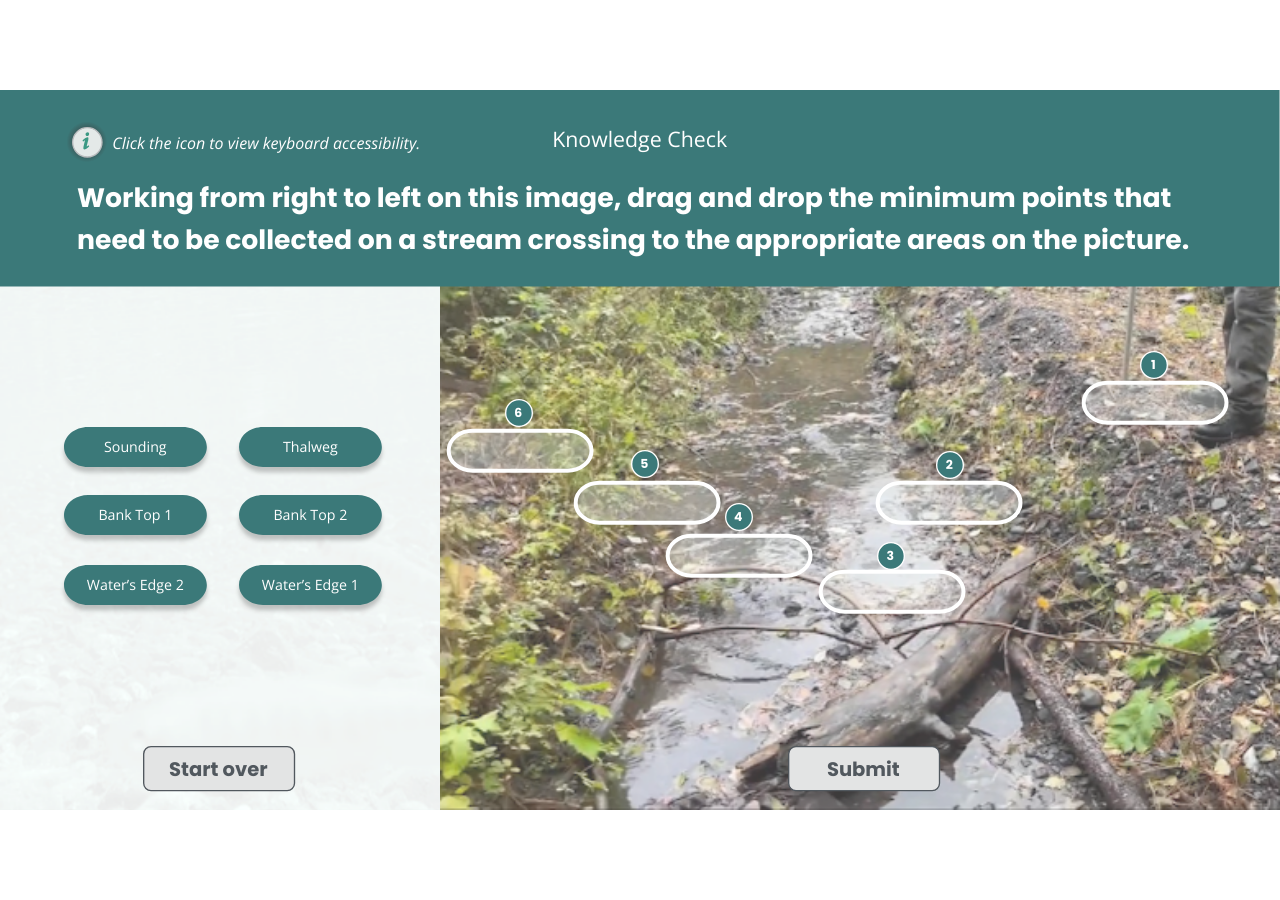
==== commit d4a136c4: "v3" ====
--- a/index.html
+++ b/index.html
@@ -37,7 +37,7 @@
       aid: 'aid|09980ff4-cce3-440d-919e-537c46de765d',
       cid: '92b451fe-4163-4b5b-bfd1-13f33f009649',
       playerVersion: '3.95.33670.0',
-      publishTimestamp: '2025-01-20T10:44:23.9932839Z',
+      publishTimestamp: '2025-01-20T10:50:25.9151479Z',
       maxIosVideoElements: 10,
       connectionSettings: { message: 'You%20are%20offline.%20Trying%20to%20reconnect...', useDarkTheme: true, mode: 'disabled' },
       hasFeature: function(feature) {
--- a/html5/data/css/output.min.css
+++ b/html5/data/css/output.min.css
@@ -1,35 +1,35 @@
 @font-face {
-  font-family: 'Lato Charset1_ 6jvstKo1B179BFBA';
+  font-family: 'Lato Charset1_ 5Wt6i1hVF70739D0';
   src: url('[data-uri]');
   font-style: normal;
   font-weight: normal;
 }
 @font-face {
-  font-family: 'PoppinsBold CharsetBoldAFDAA5AC';
+  font-family: 'PoppinsBold CharsetBold43111B2F';
   src: url('[data-uri]');
   font-style: normal;
   font-weight: normal;
 }
 @font-face {
-  font-family: 'Open Sans Charset1_ 6ms84999F38';
+  font-family: 'Open Sans Charset1_ 60M86A022A6';
   src: url('[data-uri]');
   font-style: normal;
   font-weight: normal;
 }
 @font-face {
-  font-family: 'Open SansBold CharsBoldA932A950';
+  font-family: 'Open SansBold CharsBold4706BBB9';
   src: url('[data-uri]');
   font-style: normal;
   font-weight: normal;
 }
 @font-face {
-  font-family: 'Open SansItalic CItalic852ED82F';
+  font-family: 'Open SansItalic CItalicB85206E5';
   src: url('[data-uri]');
   font-style: normal;
   font-weight: normal;
 }
 @font-face {
-  font-family: 'LatoBold Charset1_ Bold69D40DC2';
+  font-family: 'LatoBold Charset1_ Bold3234B913';
   src: url('[data-uri]');
   font-style: normal;
   font-weight: normal;
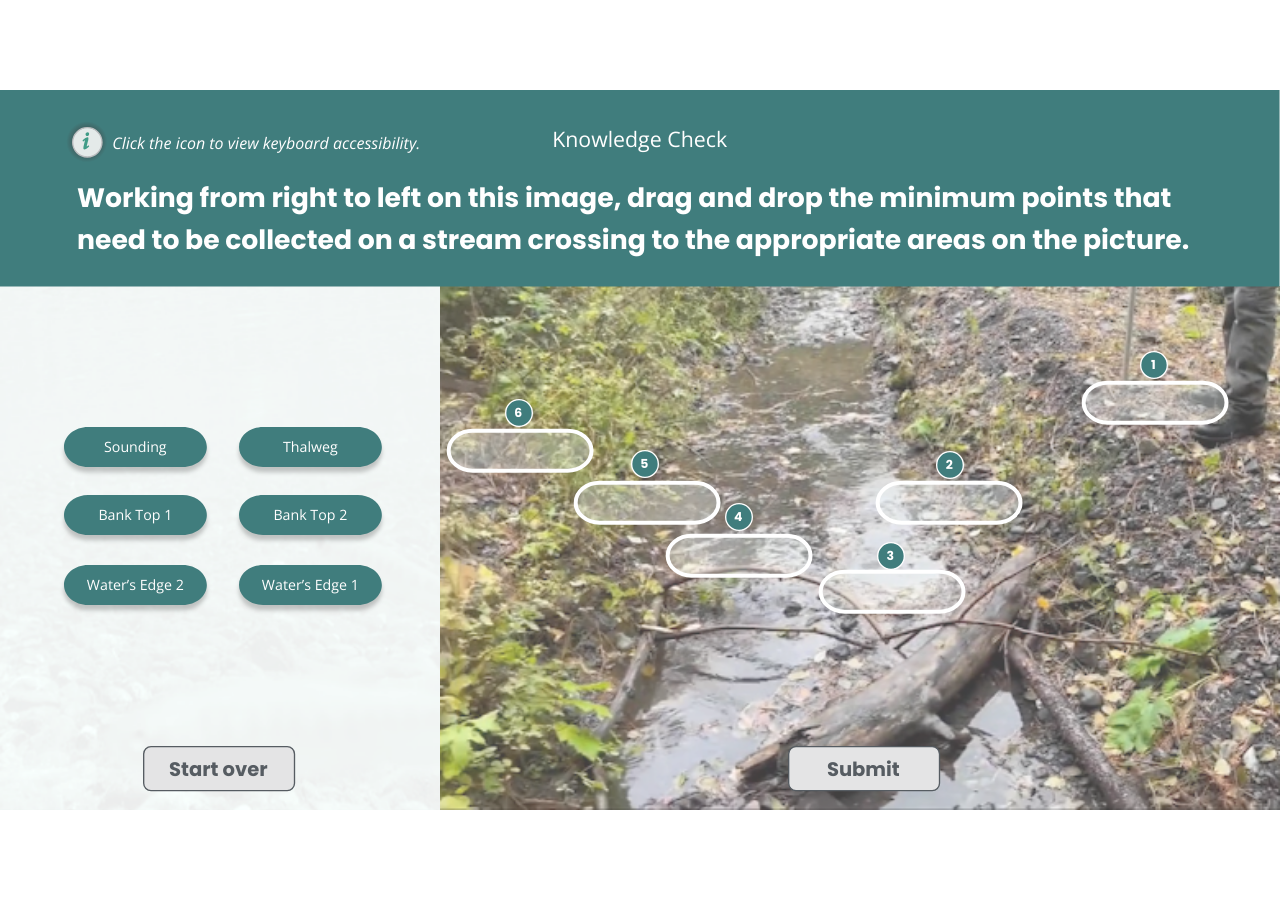
==== commit fd0ae97e: "v4" ====
--- a/index.html
+++ b/index.html
@@ -37,7 +37,7 @@
       aid: 'aid|09980ff4-cce3-440d-919e-537c46de765d',
       cid: '92b451fe-4163-4b5b-bfd1-13f33f009649',
       playerVersion: '3.95.33670.0',
-      publishTimestamp: '2025-01-20T10:50:25.9151479Z',
+      publishTimestamp: '2025-01-20T11:07:07.5966331Z',
       maxIosVideoElements: 10,
       connectionSettings: { message: 'You%20are%20offline.%20Trying%20to%20reconnect...', useDarkTheme: true, mode: 'disabled' },
       hasFeature: function(feature) {
--- a/html5/data/css/output.min.css
+++ b/html5/data/css/output.min.css
@@ -1,35 +1,35 @@
 @font-face {
-  font-family: 'Lato Charset1_ 5Wt6i1hVF70739D0';
+  font-family: 'Lato Charset1_ 6DkEhE4G7235C57C';
   src: url('[data-uri]');
   font-style: normal;
   font-weight: normal;
 }
 @font-face {
-  font-family: 'PoppinsBold CharsetBold43111B2F';
+  font-family: 'PoppinsBold CharsetBoldB9E3D8FC';
   src: url('[data-uri]');
   font-style: normal;
   font-weight: normal;
 }
 @font-face {
-  font-family: 'Open Sans Charset1_ 60M86A022A6';
-  src: url('[data-uri]');
-  font-style: normal;
-  font-weight: normal;
-}
-@font-face {
-  font-family: 'Open SansBold CharsBold4706BBB9';
+  font-family: 'Open Sans Charset1_ 6C39B9A643E';
+  src: url('[data-uri]');
+  font-style: normal;
+  font-weight: normal;
+}
+@font-face {
+  font-family: 'Open SansBold CharsBold8BDABE19';
   src: url('[data-uri]');
   font-style: normal;
   font-weight: normal;
 }
 @font-face {
-  font-family: 'Open SansItalic CItalicB85206E5';
+  font-family: 'Open SansItalic CItalicAF34C59E';
   src: url('[data-uri]');
   font-style: normal;
   font-weight: normal;
 }
 @font-face {
-  font-family: 'LatoBold Charset1_ Bold3234B913';
+  font-family: 'LatoBold Charset1_ Bold64CF2752';
   src: url('[data-uri]');
   font-style: normal;
   font-weight: normal;
